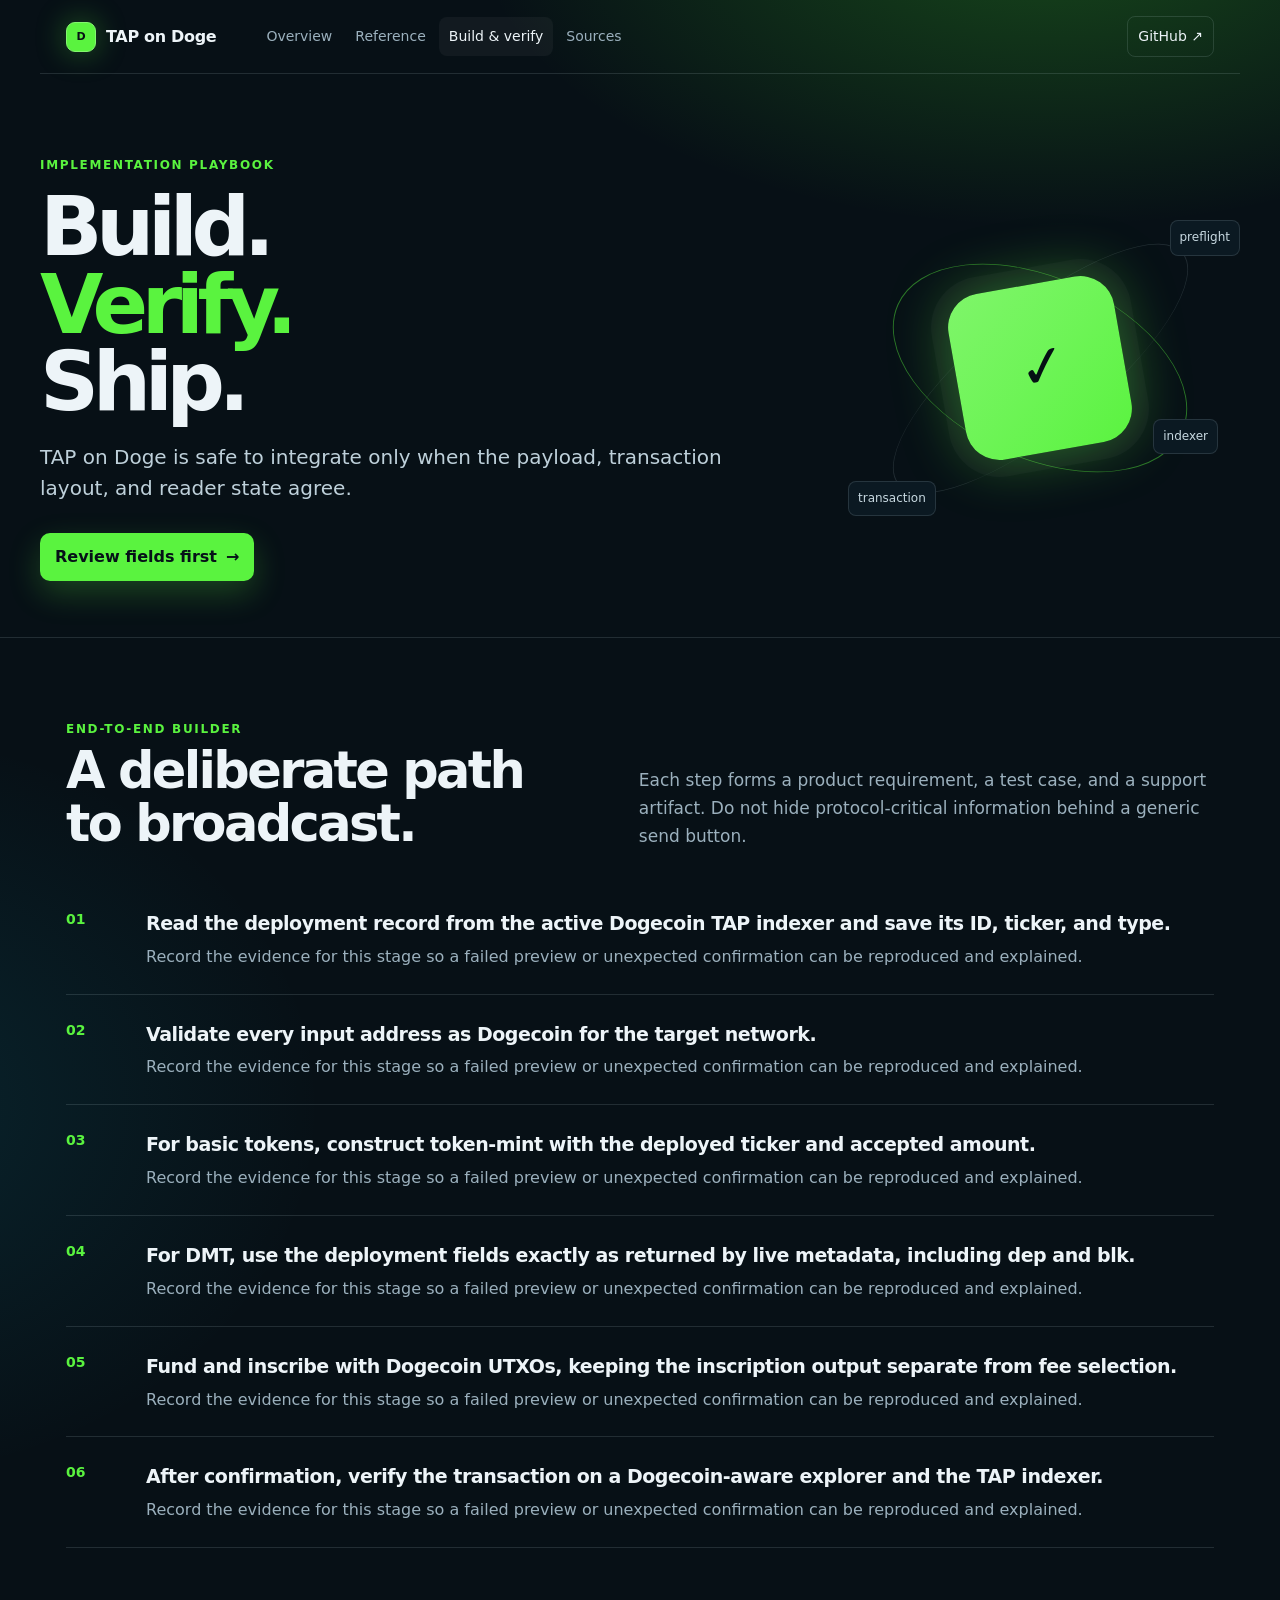
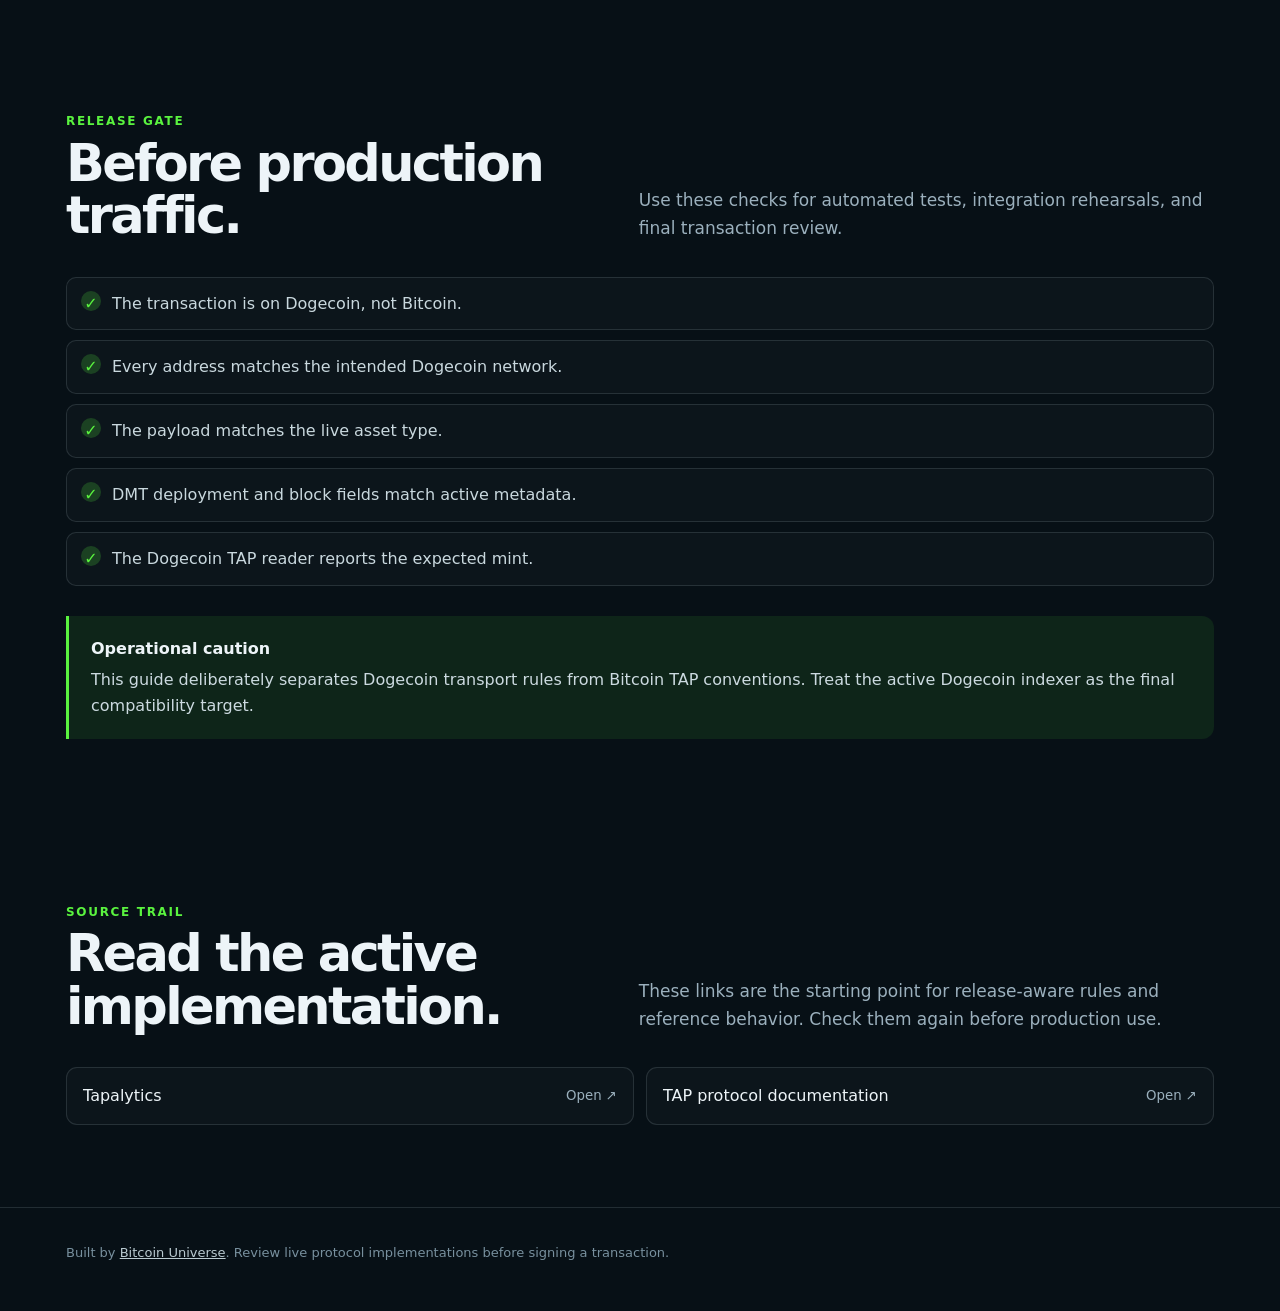
==== guide.html @ 973c0610 "Replace generic docs with protocol manuals" ====
<!doctype html>
<html lang="en"><head><meta charset="utf-8"><meta name="viewport" content="width=device-width,initial-scale=1"><meta name="description" content="Implementation and verification guide for TAP on Doge."><meta name="theme-color" content="#071016"><title>TAP on Doge build guide | Bitcoin Universe Docs</title><style>
:root{--accent:hsl(111 88% 60%);--ink:#edf4f8;--muted:#9bb0bd;--paper:#071016;--panel:#0d1921;--line:rgba(214,239,247,.13);--soft:rgba(255,255,255,.045)}*{box-sizing:border-box}html{scroll-behavior:smooth}body{margin:0;color:var(--ink);background:radial-gradient(900px 480px at 82% -80px,hsla(111,90%,56%,.25),transparent 64%),radial-gradient(680px 540px at -12% 38%,hsla(189,82%,48%,.12),transparent 70%),var(--paper);font:16px/1.62 ui-sans-serif,system-ui,-apple-system,BlinkMacSystemFont,"Segoe UI",sans-serif}.top{height:74px;display:flex;gap:22px;align-items:center;max-width:1200px;margin:auto;padding:0 26px;border-bottom:1px solid var(--line);position:relative;z-index:4}.brand{display:flex;align-items:center;gap:10px;color:var(--ink);text-decoration:none;font-weight:760;letter-spacing:-.02em}.brand b{display:grid;place-items:center;width:30px;height:30px;border:1px solid color-mix(in srgb,var(--accent),white 25%);border-radius:9px;color:#081115;background:var(--accent);font-size:11px;box-shadow:0 0 30px color-mix(in srgb,var(--accent),transparent 65%)}nav{display:flex;gap:3px;margin-left:18px}nav a,.repo{color:var(--muted);text-decoration:none;padding:8px 10px;border-radius:8px;font-size:14px}nav a:hover,nav a.active{color:var(--ink);background:var(--soft)}.repo{margin-left:auto;border:1px solid var(--line);color:var(--ink)}.wrap{max-width:1200px;margin:auto;padding:0 26px}.hero{min-height:520px;padding:82px 0 56px;display:grid;grid-template-columns:minmax(0,1fr) 400px;gap:55px;align-items:center}.eyebrow{font-size:12px;letter-spacing:.14em;text-transform:uppercase;color:var(--accent);font-weight:800}.hero h1{font-size:clamp(48px,7.7vw,94px);letter-spacing:-.078em;line-height:.94;margin:13px 0 22px;max-width:720px}.hero p{color:#bed0da;font-size:20px;line-height:1.55;max-width:690px;margin:0}.chips{display:flex;flex-wrap:wrap;gap:8px;margin-top:28px}.chip{padding:6px 10px;border:1px solid var(--line);border-radius:999px;color:#c3d1d8;background:rgba(255,255,255,.025);font-size:12px}.cta{display:inline-flex;align-items:center;gap:9px;margin-top:29px;padding:11px 15px;background:var(--accent);color:#061118;text-decoration:none;font-weight:800;border-radius:10px;box-shadow:0 12px 32px color-mix(in srgb,var(--accent),transparent 77%)}.orbit{height:380px;position:relative;display:grid;place-items:center;isolation:isolate}.orbit:before,.orbit:after{content:"";position:absolute;border:1px solid color-mix(in srgb,var(--accent),transparent 55%);border-radius:50%;z-index:-1}.orbit:before{width:310px;height:310px;transform:rotate(24deg) scaleY(.58)}.orbit:after{width:365px;height:365px;border-color:var(--line);transform:rotate(-39deg) scaleY(.33)}.core{width:168px;height:168px;border-radius:34px;display:grid;place-items:center;background:linear-gradient(140deg,color-mix(in srgb,var(--accent),white 22%),var(--accent));color:#051014;font-size:58px;font-weight:900;letter-spacing:-.11em;box-shadow:0 0 0 17px rgba(255,255,255,.028),0 0 60px color-mix(in srgb,var(--accent),transparent 58%);transform:rotate(-10deg)}.node{position:absolute;border:1px solid var(--line);background:#0b1922;color:#c8d9e1;padding:7px 9px;border-radius:8px;font-size:12px}.node.one{top:42px;right:0}.node.two{bottom:42px;left:8px}.node.three{right:22px;bottom:104px}.divider{height:1px;background:var(--line)}section{padding:82px 0}.section-head{display:grid;grid-template-columns:minmax(0,1fr) minmax(0,1.1fr);gap:50px;margin-bottom:34px}.section-head h2{letter-spacing:-.052em;font-size:clamp(29px,4.1vw,51px);line-height:1.03;margin:6px 0 0}.section-head p{color:var(--muted);align-self:end;margin:0;font-size:17px}.grid{display:grid;gap:16px}.four{grid-template-columns:repeat(4,1fr)}.three{grid-template-columns:repeat(3,1fr)}.card{border:1px solid var(--line);background:linear-gradient(145deg,rgba(255,255,255,.055),rgba(255,255,255,.018));border-radius:15px;padding:20px;min-width:0}.card .number{color:var(--accent);font-size:12px;font-weight:800;letter-spacing:.11em}.card h3{font-size:18px;letter-spacing:-.025em;line-height:1.2;margin:15px 0 8px}.card p{color:var(--muted);font-size:14px;margin:0}.steps{counter-reset:step}.step{counter-increment:step;position:relative;padding:22px 17px 18px 29px;border-left:1px solid var(--line)}.step:before{content:counter(step,decimal-leading-zero);position:absolute;top:22px;left:-11px;color:var(--accent);font-size:10px;font-weight:900;background:var(--paper);padding:3px}.step h3{margin:0 0 7px;font-size:17px;line-height:1.25}.step p{margin:0;color:var(--muted);font-size:14px}.callout{border-left:3px solid var(--accent);border-radius:0 12px 12px 0;background:color-mix(in srgb,var(--accent),transparent 91%);padding:20px 22px;color:#ccdae0}.callout b{display:block;color:var(--ink);margin-bottom:5px}.packet{padding:0;overflow:hidden}.packet header{display:flex;align-items:center;justify-content:space-between;padding:13px 16px;border-bottom:1px solid var(--line);font-size:13px;font-weight:800}.packet button{background:transparent;color:var(--muted);border:1px solid var(--line);border-radius:6px;padding:4px 7px;cursor:pointer;font:inherit;font-size:11px}.packet button:hover{color:var(--ink)}pre{white-space:pre-wrap;overflow:auto;padding:18px;margin:0;color:#c5e7f3;font:13px/1.65 ui-monospace,SFMono-Regular,Consolas,monospace;background:#071219}.table-wrap{overflow:auto;border:1px solid var(--line);border-radius:14px}table{width:100%;border-collapse:collapse;min-width:690px;background:rgba(255,255,255,.018)}th,td{text-align:left;padding:14px 15px;border-bottom:1px solid var(--line);vertical-align:top}th{font-size:11px;letter-spacing:.1em;text-transform:uppercase;color:var(--accent);background:rgba(255,255,255,.025)}td{font-size:14px;color:#c0d0d8}td:first-child{font-family:ui-monospace,monospace;color:#ecf5f8;font-weight:700}tr:last-child td{border-bottom:0}.checklist{list-style:none;padding:0;margin:0;display:grid;gap:10px}.checklist li{display:flex;gap:11px;padding:13px 14px;border:1px solid var(--line);border-radius:10px;color:#c9d8de;background:rgba(255,255,255,.025)}.checklist li:before{content:'✓';display:grid;place-items:center;flex:0 0 20px;width:20px;height:20px;border-radius:50%;background:color-mix(in srgb,var(--accent),transparent 80%);color:var(--accent);font-weight:900}.sources{display:grid;grid-template-columns:repeat(2,minmax(0,1fr));gap:12px}.source{display:flex;align-items:center;justify-content:space-between;gap:16px;padding:15px 16px;border:1px solid var(--line);border-radius:11px;color:var(--ink);text-decoration:none;background:rgba(255,255,255,.025)}.source small{color:var(--muted);white-space:nowrap}.footer{padding:34px 0 48px;border-top:1px solid var(--line);color:#78909e;font-size:13px}.footer a{color:#b9cad0}.guide-list{display:grid;gap:0;counter-reset:guide}.guide-list article{counter-increment:guide;display:grid;grid-template-columns:62px 1fr;gap:18px;padding:24px 0;border-bottom:1px solid var(--line)}.guide-list article:before{content:counter(guide,decimal-leading-zero);color:var(--accent);font-weight:900;font-size:14px}.guide-list h3{margin:0 0 5px;font-size:19px;letter-spacing:-.025em}.guide-list p{margin:0;color:var(--muted)}.mini{font-size:13px;color:var(--muted)}@media(max-width:800px){.top{padding:0 16px;height:auto;min-height:66px;flex-wrap:wrap;gap:8px}.brand{margin-right:auto}nav{order:3;margin:0 -8px 7px;width:100%;overflow:auto}.repo{margin:0}.wrap{padding:0 17px}.hero{grid-template-columns:1fr;padding:56px 0 26px;gap:5px;min-height:0}.hero h1{font-size:58px}.orbit{height:230px;transform:scale(.72);margin:-28px}.section-head{grid-template-columns:1fr;gap:15px}.four,.three{grid-template-columns:1fr}.sources{grid-template-columns:1fr}section{padding:55px 0}}
</style></head><body><header class="top"><a class="brand" href="index.html"><b>D</b><span>TAP on Doge</span></a><nav><a class="" href="index.html">Overview</a><a class="" href="reference.html">Reference</a><a class="active" href="guide.html">Build & verify</a><a href="#sources">Sources</a></nav><a class="repo" href="https://github.com/bitcoinuniverse/tap-on-doge-docs">GitHub ↗</a></header><main><div class="wrap hero" style="min-height:410px"><div><div class="eyebrow">Implementation playbook</div><h1 style="font-size:clamp(46px,7vw,82px)">Build.<br><i style="font-style:normal;color:var(--accent)">Verify.</i><br>Ship.</h1><p>TAP on Doge is safe to integrate only when the payload, transaction layout, and reader state agree.</p><a class="cta" href="reference.html">Review fields first <span>→</span></a></div><div class="orbit" aria-hidden="true"><div class="core">✓</div><span class="node one">preflight</span><span class="node two">transaction</span><span class="node three">indexer</span></div></div><div class="divider"></div><section><div class="wrap"><div class="section-head"><div><div class="eyebrow">End-to-end builder</div><h2>A deliberate path to broadcast.</h2></div><p>Each step forms a product requirement, a test case, and a support artifact. Do not hide protocol-critical information behind a generic send button.</p></div><div class="guide-list"><article><div><h3>Read the deployment record from the active Dogecoin TAP indexer and save its ID, ticker, and type.</h3><p>Record the evidence for this stage so a failed preview or unexpected confirmation can be reproduced and explained.</p></div></article><article><div><h3>Validate every input address as Dogecoin for the target network.</h3><p>Record the evidence for this stage so a failed preview or unexpected confirmation can be reproduced and explained.</p></div></article><article><div><h3>For basic tokens, construct token-mint with the deployed ticker and accepted amount.</h3><p>Record the evidence for this stage so a failed preview or unexpected confirmation can be reproduced and explained.</p></div></article><article><div><h3>For DMT, use the deployment fields exactly as returned by live metadata, including dep and blk.</h3><p>Record the evidence for this stage so a failed preview or unexpected confirmation can be reproduced and explained.</p></div></article><article><div><h3>Fund and inscribe with Dogecoin UTXOs, keeping the inscription output separate from fee selection.</h3><p>Record the evidence for this stage so a failed preview or unexpected confirmation can be reproduced and explained.</p></div></article><article><div><h3>After confirmation, verify the transaction on a Dogecoin-aware explorer and the TAP indexer.</h3><p>Record the evidence for this stage so a failed preview or unexpected confirmation can be reproduced and explained.</p></div></article></div></div></section><section><div class="wrap"><div class="section-head"><div><div class="eyebrow">Release gate</div><h2>Before production traffic.</h2></div><p>Use these checks for automated tests, integration rehearsals, and final transaction review.</p></div><ul class="checklist"><li>The transaction is on Dogecoin, not Bitcoin.</li><li>Every address matches the intended Dogecoin network.</li><li>The payload matches the live asset type.</li><li>DMT deployment and block fields match active metadata.</li><li>The Dogecoin TAP reader reports the expected mint.</li></ul><div class="callout" style="margin-top:30px"><b>Operational caution</b>This guide deliberately separates Dogecoin transport rules from Bitcoin TAP conventions. Treat the active Dogecoin indexer as the final compatibility target.</div></div></section><section id="sources"><div class="wrap"><div class="section-head"><div><div class="eyebrow">Source trail</div><h2>Read the active implementation.</h2></div><p>These links are the starting point for release-aware rules and reference behavior. Check them again before production use.</p></div><div class="sources"><a class="source" href="https://tapalytics.xyz/" target="_blank" rel="noreferrer"><span>Tapalytics</span><small>Open ↗</small></a><a class="source" href="https://docs.tap-protocol.com/" target="_blank" rel="noreferrer"><span>TAP protocol documentation</span><small>Open ↗</small></a></div></div></section></main><footer class="footer"><div class="wrap">Built by <a href="https://github.com/bitcoinuniverse">Bitcoin Universe</a>. Review live protocol implementations before signing a transaction.</div></footer><script>for(const b of document.querySelectorAll('[data-copy]'))b.addEventListener('click',async()=>{try{await navigator.clipboard.writeText(b.dataset.copy);const t=b.textContent;b.textContent='Copied';setTimeout(()=>b.textContent=t,1200)}catch{b.textContent='Select text'}})</script></body></html>
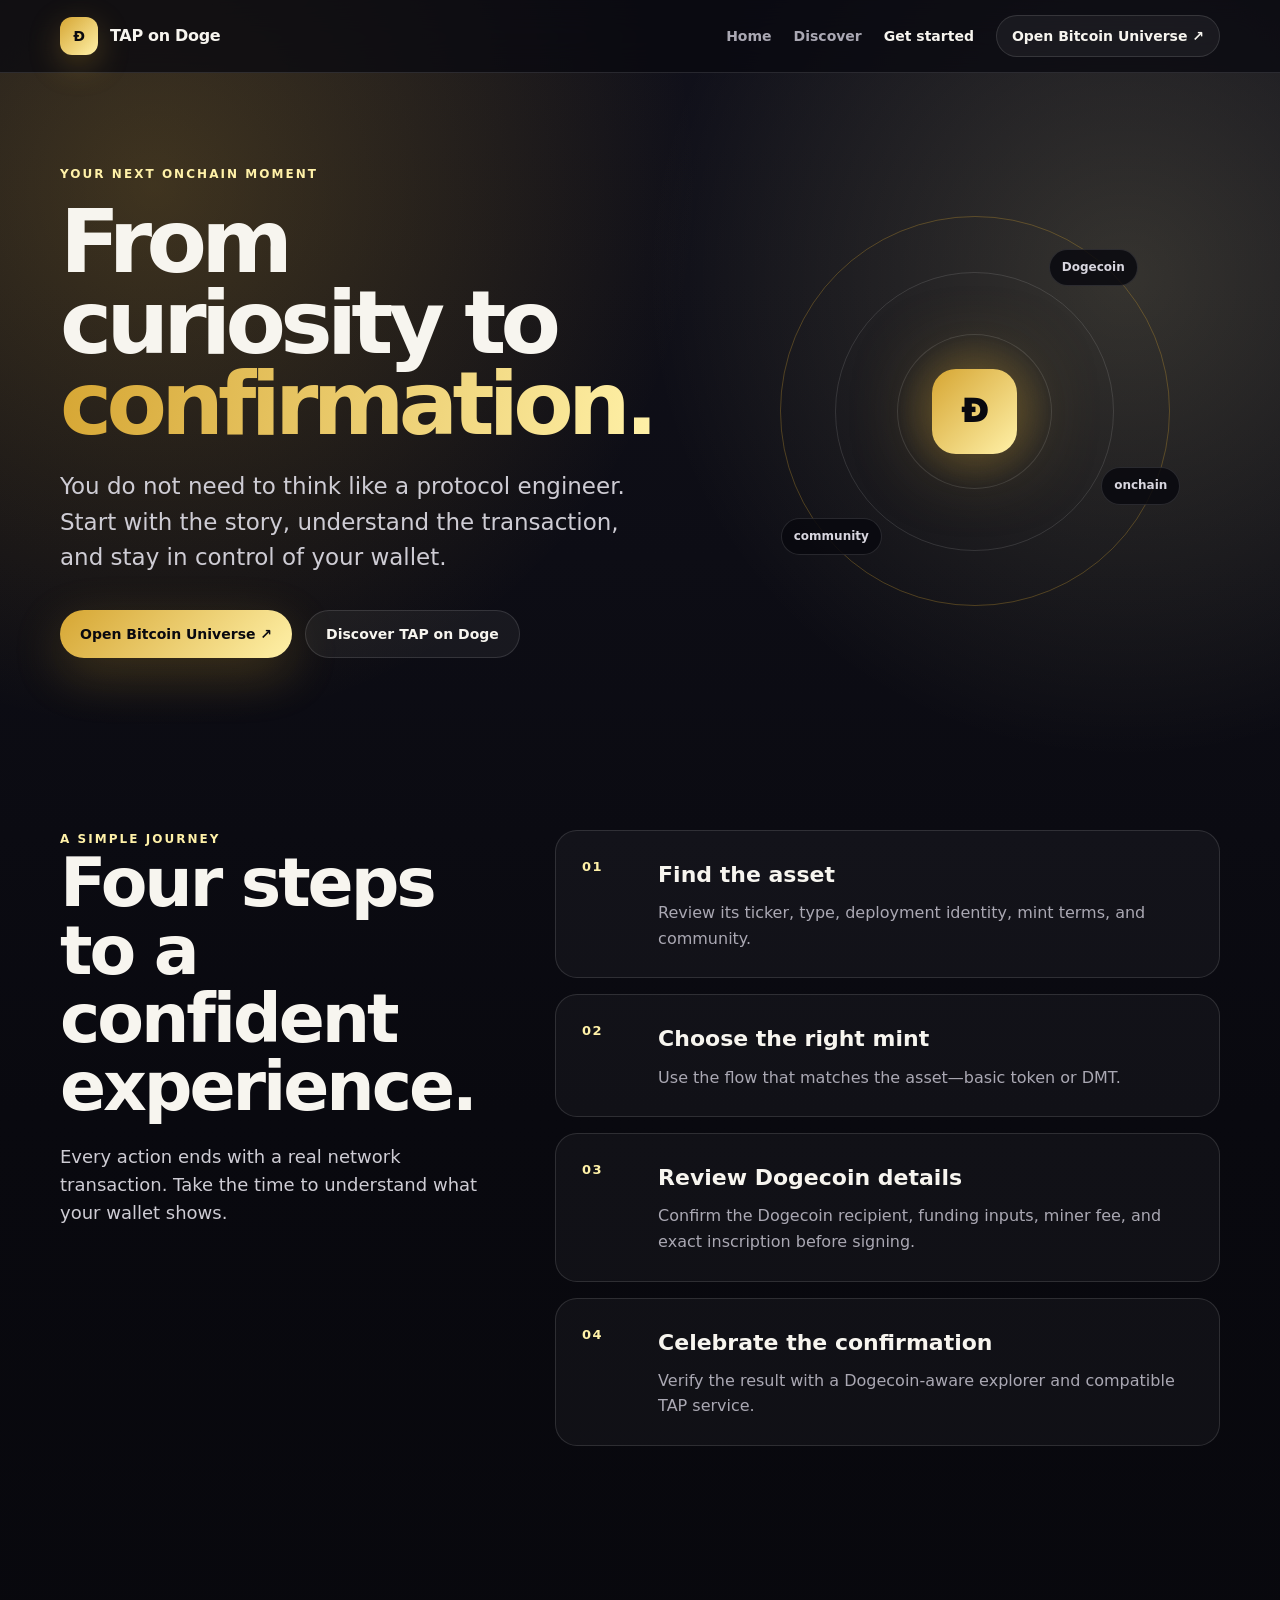
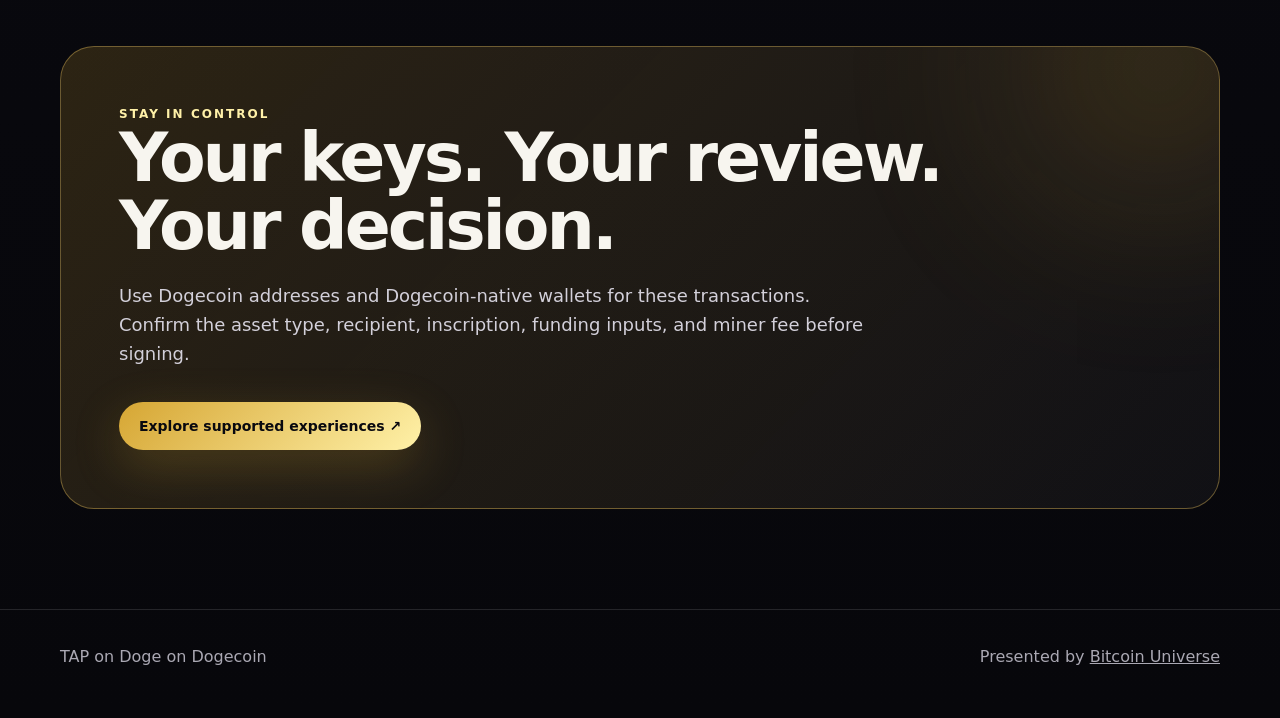
==== commit 8b978882: "docs: make the public experience user-first" ====
--- a/guide.html
+++ b/guide.html
@@ -1,4 +1,18 @@
 <!doctype html>
-<html lang="en"><head><meta charset="utf-8"><meta name="viewport" content="width=device-width,initial-scale=1"><meta name="description" content="Implementation and verification guide for TAP on Doge."><meta name="theme-color" content="#071016"><title>TAP on Doge build guide | Bitcoin Universe Docs</title><style>
-:root{--accent:hsl(111 88% 60%);--ink:#edf4f8;--muted:#9bb0bd;--paper:#071016;--panel:#0d1921;--line:rgba(214,239,247,.13);--soft:rgba(255,255,255,.045)}*{box-sizing:border-box}html{scroll-behavior:smooth}body{margin:0;color:var(--ink);background:radial-gradient(900px 480px at 82% -80px,hsla(111,90%,56%,.25),transparent 64%),radial-gradient(680px 540px at -12% 38%,hsla(189,82%,48%,.12),transparent 70%),var(--paper);font:16px/1.62 ui-sans-serif,system-ui,-apple-system,BlinkMacSystemFont,"Segoe UI",sans-serif}.top{height:74px;display:flex;gap:22px;align-items:center;max-width:1200px;margin:auto;padding:0 26px;border-bottom:1px solid var(--line);position:relative;z-index:4}.brand{display:flex;align-items:center;gap:10px;color:var(--ink);text-decoration:none;font-weight:760;letter-spacing:-.02em}.brand b{display:grid;place-items:center;width:30px;height:30px;border:1px solid color-mix(in srgb,var(--accent),white 25%);border-radius:9px;color:#081115;background:var(--accent);font-size:11px;box-shadow:0 0 30px color-mix(in srgb,var(--accent),transparent 65%)}nav{display:flex;gap:3px;margin-left:18px}nav a,.repo{color:var(--muted);text-decoration:none;padding:8px 10px;border-radius:8px;font-size:14px}nav a:hover,nav a.active{color:var(--ink);background:var(--soft)}.repo{margin-left:auto;border:1px solid var(--line);color:var(--ink)}.wrap{max-width:1200px;margin:auto;padding:0 26px}.hero{min-height:520px;padding:82px 0 56px;display:grid;grid-template-columns:minmax(0,1fr) 400px;gap:55px;align-items:center}.eyebrow{font-size:12px;letter-spacing:.14em;text-transform:uppercase;color:var(--accent);font-weight:800}.hero h1{font-size:clamp(48px,7.7vw,94px);letter-spacing:-.078em;line-height:.94;margin:13px 0 22px;max-width:720px}.hero p{color:#bed0da;font-size:20px;line-height:1.55;max-width:690px;margin:0}.chips{display:flex;flex-wrap:wrap;gap:8px;margin-top:28px}.chip{padding:6px 10px;border:1px solid var(--line);border-radius:999px;color:#c3d1d8;background:rgba(255,255,255,.025);font-size:12px}.cta{display:inline-flex;align-items:center;gap:9px;margin-top:29px;padding:11px 15px;background:var(--accent);color:#061118;text-decoration:none;font-weight:800;border-radius:10px;box-shadow:0 12px 32px color-mix(in srgb,var(--accent),transparent 77%)}.orbit{height:380px;position:relative;display:grid;place-items:center;isolation:isolate}.orbit:before,.orbit:after{content:"";position:absolute;border:1px solid color-mix(in srgb,var(--accent),transparent 55%);border-radius:50%;z-index:-1}.orbit:before{width:310px;height:310px;transform:rotate(24deg) scaleY(.58)}.orbit:after{width:365px;height:365px;border-color:var(--line);transform:rotate(-39deg) scaleY(.33)}.core{width:168px;height:168px;border-radius:34px;display:grid;place-items:center;background:linear-gradient(140deg,color-mix(in srgb,var(--accent),white 22%),var(--accent));color:#051014;font-size:58px;font-weight:900;letter-spacing:-.11em;box-shadow:0 0 0 17px rgba(255,255,255,.028),0 0 60px color-mix(in srgb,var(--accent),transparent 58%);transform:rotate(-10deg)}.node{position:absolute;border:1px solid var(--line);background:#0b1922;color:#c8d9e1;padding:7px 9px;border-radius:8px;font-size:12px}.node.one{top:42px;right:0}.node.two{bottom:42px;left:8px}.node.three{right:22px;bottom:104px}.divider{height:1px;background:var(--line)}section{padding:82px 0}.section-head{display:grid;grid-template-columns:minmax(0,1fr) minmax(0,1.1fr);gap:50px;margin-bottom:34px}.section-head h2{letter-spacing:-.052em;font-size:clamp(29px,4.1vw,51px);line-height:1.03;margin:6px 0 0}.section-head p{color:var(--muted);align-self:end;margin:0;font-size:17px}.grid{display:grid;gap:16px}.four{grid-template-columns:repeat(4,1fr)}.three{grid-template-columns:repeat(3,1fr)}.card{border:1px solid var(--line);background:linear-gradient(145deg,rgba(255,255,255,.055),rgba(255,255,255,.018));border-radius:15px;padding:20px;min-width:0}.card .number{color:var(--accent);font-size:12px;font-weight:800;letter-spacing:.11em}.card h3{font-size:18px;letter-spacing:-.025em;line-height:1.2;margin:15px 0 8px}.card p{color:var(--muted);font-size:14px;margin:0}.steps{counter-reset:step}.step{counter-increment:step;position:relative;padding:22px 17px 18px 29px;border-left:1px solid var(--line)}.step:before{content:counter(step,decimal-leading-zero);position:absolute;top:22px;left:-11px;color:var(--accent);font-size:10px;font-weight:900;background:var(--paper);padding:3px}.step h3{margin:0 0 7px;font-size:17px;line-height:1.25}.step p{margin:0;color:var(--muted);font-size:14px}.callout{border-left:3px solid var(--accent);border-radius:0 12px 12px 0;background:color-mix(in srgb,var(--accent),transparent 91%);padding:20px 22px;color:#ccdae0}.callout b{display:block;color:var(--ink);margin-bottom:5px}.packet{padding:0;overflow:hidden}.packet header{display:flex;align-items:center;justify-content:space-between;padding:13px 16px;border-bottom:1px solid var(--line);font-size:13px;font-weight:800}.packet button{background:transparent;color:var(--muted);border:1px solid var(--line);border-radius:6px;padding:4px 7px;cursor:pointer;font:inherit;font-size:11px}.packet button:hover{color:var(--ink)}pre{white-space:pre-wrap;overflow:auto;padding:18px;margin:0;color:#c5e7f3;font:13px/1.65 ui-monospace,SFMono-Regular,Consolas,monospace;background:#071219}.table-wrap{overflow:auto;border:1px solid var(--line);border-radius:14px}table{width:100%;border-collapse:collapse;min-width:690px;background:rgba(255,255,255,.018)}th,td{text-align:left;padding:14px 15px;border-bottom:1px solid var(--line);vertical-align:top}th{font-size:11px;letter-spacing:.1em;text-transform:uppercase;color:var(--accent);background:rgba(255,255,255,.025)}td{font-size:14px;color:#c0d0d8}td:first-child{font-family:ui-monospace,monospace;color:#ecf5f8;font-weight:700}tr:last-child td{border-bottom:0}.checklist{list-style:none;padding:0;margin:0;display:grid;gap:10px}.checklist li{display:flex;gap:11px;padding:13px 14px;border:1px solid var(--line);border-radius:10px;color:#c9d8de;background:rgba(255,255,255,.025)}.checklist li:before{content:'✓';display:grid;place-items:center;flex:0 0 20px;width:20px;height:20px;border-radius:50%;background:color-mix(in srgb,var(--accent),transparent 80%);color:var(--accent);font-weight:900}.sources{display:grid;grid-template-columns:repeat(2,minmax(0,1fr));gap:12px}.source{display:flex;align-items:center;justify-content:space-between;gap:16px;padding:15px 16px;border:1px solid var(--line);border-radius:11px;color:var(--ink);text-decoration:none;background:rgba(255,255,255,.025)}.source small{color:var(--muted);white-space:nowrap}.footer{padding:34px 0 48px;border-top:1px solid var(--line);color:#78909e;font-size:13px}.footer a{color:#b9cad0}.guide-list{display:grid;gap:0;counter-reset:guide}.guide-list article{counter-increment:guide;display:grid;grid-template-columns:62px 1fr;gap:18px;padding:24px 0;border-bottom:1px solid var(--line)}.guide-list article:before{content:counter(guide,decimal-leading-zero);color:var(--accent);font-weight:900;font-size:14px}.guide-list h3{margin:0 0 5px;font-size:19px;letter-spacing:-.025em}.guide-list p{margin:0;color:var(--muted)}.mini{font-size:13px;color:var(--muted)}@media(max-width:800px){.top{padding:0 16px;height:auto;min-height:66px;flex-wrap:wrap;gap:8px}.brand{margin-right:auto}nav{order:3;margin:0 -8px 7px;width:100%;overflow:auto}.repo{margin:0}.wrap{padding:0 17px}.hero{grid-template-columns:1fr;padding:56px 0 26px;gap:5px;min-height:0}.hero h1{font-size:58px}.orbit{height:230px;transform:scale(.72);margin:-28px}.section-head{grid-template-columns:1fr;gap:15px}.four,.three{grid-template-columns:1fr}.sources{grid-template-columns:1fr}section{padding:55px 0}}
-</style></head><body><header class="top"><a class="brand" href="index.html"><b>D</b><span>TAP on Doge</span></a><nav><a class="" href="index.html">Overview</a><a class="" href="reference.html">Reference</a><a class="active" href="guide.html">Build & verify</a><a href="#sources">Sources</a></nav><a class="repo" href="https://github.com/bitcoinuniverse/tap-on-doge-docs">GitHub ↗</a></header><main><div class="wrap hero" style="min-height:410px"><div><div class="eyebrow">Implementation playbook</div><h1 style="font-size:clamp(46px,7vw,82px)">Build.<br><i style="font-style:normal;color:var(--accent)">Verify.</i><br>Ship.</h1><p>TAP on Doge is safe to integrate only when the payload, transaction layout, and reader state agree.</p><a class="cta" href="reference.html">Review fields first <span>→</span></a></div><div class="orbit" aria-hidden="true"><div class="core">✓</div><span class="node one">preflight</span><span class="node two">transaction</span><span class="node three">indexer</span></div></div><div class="divider"></div><section><div class="wrap"><div class="section-head"><div><div class="eyebrow">End-to-end builder</div><h2>A deliberate path to broadcast.</h2></div><p>Each step forms a product requirement, a test case, and a support artifact. Do not hide protocol-critical information behind a generic send button.</p></div><div class="guide-list"><article><div><h3>Read the deployment record from the active Dogecoin TAP indexer and save its ID, ticker, and type.</h3><p>Record the evidence for this stage so a failed preview or unexpected confirmation can be reproduced and explained.</p></div></article><article><div><h3>Validate every input address as Dogecoin for the target network.</h3><p>Record the evidence for this stage so a failed preview or unexpected confirmation can be reproduced and explained.</p></div></article><article><div><h3>For basic tokens, construct token-mint with the deployed ticker and accepted amount.</h3><p>Record the evidence for this stage so a failed preview or unexpected confirmation can be reproduced and explained.</p></div></article><article><div><h3>For DMT, use the deployment fields exactly as returned by live metadata, including dep and blk.</h3><p>Record the evidence for this stage so a failed preview or unexpected confirmation can be reproduced and explained.</p></div></article><article><div><h3>Fund and inscribe with Dogecoin UTXOs, keeping the inscription output separate from fee selection.</h3><p>Record the evidence for this stage so a failed preview or unexpected confirmation can be reproduced and explained.</p></div></article><article><div><h3>After confirmation, verify the transaction on a Dogecoin-aware explorer and the TAP indexer.</h3><p>Record the evidence for this stage so a failed preview or unexpected confirmation can be reproduced and explained.</p></div></article></div></div></section><section><div class="wrap"><div class="section-head"><div><div class="eyebrow">Release gate</div><h2>Before production traffic.</h2></div><p>Use these checks for automated tests, integration rehearsals, and final transaction review.</p></div><ul class="checklist"><li>The transaction is on Dogecoin, not Bitcoin.</li><li>Every address matches the intended Dogecoin network.</li><li>The payload matches the live asset type.</li><li>DMT deployment and block fields match active metadata.</li><li>The Dogecoin TAP reader reports the expected mint.</li></ul><div class="callout" style="margin-top:30px"><b>Operational caution</b>This guide deliberately separates Dogecoin transport rules from Bitcoin TAP conventions. Treat the active Dogecoin indexer as the final compatibility target.</div></div></section><section id="sources"><div class="wrap"><div class="section-head"><div><div class="eyebrow">Source trail</div><h2>Read the active implementation.</h2></div><p>These links are the starting point for release-aware rules and reference behavior. Check them again before production use.</p></div><div class="sources"><a class="source" href="https://tapalytics.xyz/" target="_blank" rel="noreferrer"><span>Tapalytics</span><small>Open ↗</small></a><a class="source" href="https://docs.tap-protocol.com/" target="_blank" rel="noreferrer"><span>TAP protocol documentation</span><small>Open ↗</small></a></div></div></section></main><footer class="footer"><div class="wrap">Built by <a href="https://github.com/bitcoinuniverse">Bitcoin Universe</a>. Review live protocol implementations before signing a transaction.</div></footer><script>for(const b of document.querySelectorAll('[data-copy]'))b.addEventListener('click',async()=>{try{await navigator.clipboard.writeText(b.dataset.copy);const t=b.textContent;b.textContent='Copied';setTimeout(()=>b.textContent=t,1200)}catch{b.textContent='Select text'}})</script></body></html>+<html lang="en">
+<head>
+  <meta charset="utf-8">
+  <meta name="viewport" content="width=device-width,initial-scale=1">
+  <title>Get started with TAP on Doge — Bitcoin Universe</title>
+  <meta name="description" content="A simple, user-first path for exploring TAP on Doge safely.">
+  <meta name="theme-color" content="#09090f">
+  <link rel="stylesheet" href="styles.css">
+</head>
+<body style="--accent:#d6a633;--accent-2:#fff1a8">
+<div class="topbar"><div class="wrap nav"><a class="brand" href="index.html"><span class="brand-mark">Ð</span><span>TAP on Doge</span></a><nav class="nav-links" aria-label="Main navigation"><a href="index.html">Home</a><a href="reference.html">Discover</a><a href="guide.html" aria-current="page">Get started</a><a class="nav-cta" href="https://inscribe.bitcoinuniverse.io/">Open Bitcoin Universe ↗</a></nav></div></div>
+<main>
+  <div class="wrap hero compact"><div><div class="eyebrow">Your next onchain moment</div><h1>From curiosity to <span class="gradient">confirmation.</span></h1><p class="lede">You do not need to think like a protocol engineer. Start with the story, understand the transaction, and stay in control of your wallet.</p><div class="actions"><a class="button primary" href="https://inscribe.bitcoinuniverse.io/">Open Bitcoin Universe ↗</a><a class="button secondary" href="reference.html">Discover TAP on Doge</a></div></div><div class="hero-art" aria-hidden="true"><div class="orbit"><div class="core">Ð</div><span class="spark one">Dogecoin</span><span class="spark two">community</span><span class="spark three">onchain</span></div></div></div>
+  <section><div class="wrap story"><div class="story-copy"><div class="eyebrow">A simple journey</div><h2>Four steps to a confident experience.</h2><p class="lede" style="font-size:18px;margin-top:22px">Every action ends with a real network transaction. Take the time to understand what your wallet shows.</p></div><div class="story-list"><article class="story-item"><b>01</b><div><h3>Find the asset</h3><p>Review its ticker, type, deployment identity, mint terms, and community.</p></div></article><article class="story-item"><b>02</b><div><h3>Choose the right mint</h3><p>Use the flow that matches the asset—basic token or DMT.</p></div></article><article class="story-item"><b>03</b><div><h3>Review Dogecoin details</h3><p>Confirm the Dogecoin recipient, funding inputs, miner fee, and exact inscription before signing.</p></div></article><article class="story-item"><b>04</b><div><h3>Celebrate the confirmation</h3><p>Verify the result with a Dogecoin-aware explorer and compatible TAP service.</p></div></article></div></div></section>
+  <section><div class="wrap spotlight"><div class="eyebrow">Stay in control</div><h2>Your keys. Your review. Your decision.</h2><p>Use Dogecoin addresses and Dogecoin-native wallets for these transactions. Confirm the asset type, recipient, inscription, funding inputs, and miner fee before signing.</p><div class="actions"><a class="button primary" href="https://inscribe.bitcoinuniverse.io/">Explore supported experiences ↗</a></div></div></section>
+</main>
+<footer><div class="wrap footer-inner"><span>TAP on Doge on Dogecoin</span><span>Presented by <a href="https://github.com/bitcoinuniverse/tap-on-doge">Bitcoin Universe</a></span></div></footer></body></html>
--- a/styles.css
+++ b/styles.css
@@ -0,0 +1,137 @@
+:root {
+  color-scheme: dark;
+  --ink: #f7f5ef;
+  --muted: #aaa8b3;
+  --panel: rgba(255, 255, 255, 0.06);
+  --line: rgba(255, 255, 255, 0.12);
+  --accent: #ff8a3d;
+  --accent-2: #ffd166;
+  --bg: #09090f;
+  font-family: Inter, ui-sans-serif, system-ui, -apple-system, BlinkMacSystemFont, "Segoe UI", sans-serif;
+}
+* { box-sizing: border-box; }
+html { scroll-behavior: smooth; }
+body {
+  margin: 0;
+  min-width: 320px;
+  color: var(--ink);
+  background:
+    radial-gradient(circle at 12% 8%, color-mix(in srgb, var(--accent) 24%, transparent), transparent 34rem),
+    radial-gradient(circle at 88% 12%, color-mix(in srgb, var(--accent-2) 16%, transparent), transparent 30rem),
+    linear-gradient(180deg, #11111b 0%, var(--bg) 48%, #07070b 100%);
+  line-height: 1.6;
+}
+body::before {
+  content: "";
+  position: fixed;
+  inset: 0;
+  pointer-events: none;
+  opacity: 0.18;
+  background-image: linear-gradient(rgba(255,255,255,.025) 1px, transparent 1px), linear-gradient(90deg, rgba(255,255,255,.025) 1px, transparent 1px);
+  background-size: 42px 42px;
+  mask-image: linear-gradient(to bottom, #000, transparent 78%);
+}
+a { color: inherit; }
+.wrap { width: min(1160px, calc(100% - 40px)); margin: 0 auto; }
+.topbar {
+  position: sticky;
+  top: 0;
+  z-index: 20;
+  backdrop-filter: blur(18px);
+  background: rgba(9,9,15,.75);
+  border-bottom: 1px solid var(--line);
+}
+.nav { min-height: 72px; display: flex; align-items: center; justify-content: space-between; gap: 24px; }
+.brand { display: inline-flex; align-items: center; gap: 12px; text-decoration: none; font-weight: 800; letter-spacing: -.02em; }
+.brand-mark {
+  display: grid;
+  place-items: center;
+  width: 38px;
+  height: 38px;
+  border-radius: 12px;
+  color: #09090f;
+  background: linear-gradient(135deg, var(--accent), var(--accent-2));
+  box-shadow: 0 10px 32px color-mix(in srgb, var(--accent) 28%, transparent);
+  font-size: 14px;
+}
+.nav-links { display: flex; align-items: center; gap: 22px; }
+.nav-links a { color: var(--muted); text-decoration: none; font-size: 14px; font-weight: 650; }
+.nav-links a:hover, .nav-links a[aria-current="page"] { color: var(--ink); }
+.nav-links .nav-cta { color: var(--ink); border: 1px solid var(--line); border-radius: 999px; padding: 9px 15px; background: rgba(255,255,255,.05); }
+.hero { min-height: 680px; display: grid; grid-template-columns: minmax(0, 1.1fr) minmax(320px, .9fr); align-items: center; gap: 70px; padding: 92px 0 72px; }
+.hero.compact { min-height: 560px; }
+.eyebrow { color: var(--accent-2); font-size: 12px; font-weight: 850; letter-spacing: .17em; text-transform: uppercase; }
+h1, h2, h3, p { margin-top: 0; }
+h1 { max-width: 880px; margin: 18px 0 24px; font-size: clamp(54px, 8vw, 112px); line-height: .92; letter-spacing: -.065em; }
+.hero.compact h1 { font-size: clamp(48px, 7vw, 88px); }
+.gradient { color: transparent; background: linear-gradient(100deg, var(--accent), var(--accent-2)); background-clip: text; -webkit-background-clip: text; }
+.lede { max-width: 690px; color: #ceccd4; font-size: clamp(18px, 2.2vw, 23px); line-height: 1.55; }
+.actions { display: flex; flex-wrap: wrap; gap: 13px; margin-top: 34px; }
+.button { display: inline-flex; align-items: center; justify-content: center; gap: 10px; min-height: 48px; padding: 0 20px; border-radius: 999px; text-decoration: none; font-size: 14px; font-weight: 800; }
+.button.primary { color: #09090f; background: linear-gradient(135deg, var(--accent), var(--accent-2)); box-shadow: 0 16px 50px color-mix(in srgb, var(--accent) 24%, transparent); }
+.button.secondary { border: 1px solid var(--line); background: rgba(255,255,255,.05); }
+.hero-art { position: relative; min-height: 430px; display: grid; place-items: center; }
+.orbit { width: min(390px, 88vw); aspect-ratio: 1; border-radius: 50%; border: 1px solid color-mix(in srgb, var(--accent) 30%, transparent); position: relative; animation: float 7s ease-in-out infinite; }
+.orbit::before, .orbit::after { content: ""; position: absolute; border-radius: inherit; border: 1px solid var(--line); }
+.orbit::before { inset: 14%; }
+.orbit::after { inset: 30%; background: radial-gradient(circle, color-mix(in srgb, var(--accent) 30%, transparent), transparent 70%); }
+.core { position: absolute; inset: 39%; z-index: 2; display: grid; place-items: center; border-radius: 28%; color: #09090f; font-size: clamp(18px, 3vw, 32px); font-weight: 950; background: linear-gradient(135deg, var(--accent), var(--accent-2)); box-shadow: 0 0 80px color-mix(in srgb, var(--accent) 38%, transparent); }
+.spark { position: absolute; display: inline-flex; padding: 8px 12px; border: 1px solid var(--line); border-radius: 999px; background: rgba(9,9,15,.84); color: #d8d6df; font-size: 12px; font-weight: 750; }
+.spark.one { top: 8%; right: 8%; }
+.spark.two { bottom: 13%; left: 0; }
+.spark.three { right: -3%; bottom: 26%; }
+.logo-art { max-width: 76%; max-height: 160px; filter: drop-shadow(0 18px 36px rgba(0,0,0,.36)); }
+.band { border-top: 1px solid var(--line); border-bottom: 1px solid var(--line); background: rgba(255,255,255,.025); }
+.band-inner { min-height: 92px; display: flex; align-items: center; justify-content: space-between; gap: 24px; color: #d7d5dc; }
+.band strong { color: var(--accent-2); }
+section { padding: 100px 0; }
+.section-head { display: grid; grid-template-columns: minmax(0, 1fr) minmax(280px, .6fr); gap: 70px; align-items: end; margin-bottom: 46px; }
+h2 { max-width: 760px; margin-bottom: 0; font-size: clamp(38px, 6vw, 68px); line-height: 1; letter-spacing: -.045em; }
+.section-head p { color: var(--muted); margin-bottom: 3px; }
+.grid { display: grid; grid-template-columns: repeat(3, minmax(0,1fr)); gap: 18px; }
+.card { min-height: 240px; padding: 30px; border: 1px solid var(--line); border-radius: 26px; background: linear-gradient(145deg, rgba(255,255,255,.075), rgba(255,255,255,.025)); box-shadow: 0 24px 70px rgba(0,0,0,.16); }
+.card .num { color: var(--accent-2); font-size: 11px; font-weight: 900; letter-spacing: .16em; }
+.card h3 { margin: 34px 0 12px; font-size: 25px; line-height: 1.15; letter-spacing: -.025em; }
+.card p { color: var(--muted); margin-bottom: 0; }
+.story { display: grid; grid-template-columns: .78fr 1.22fr; gap: 70px; align-items: start; }
+.story-copy { position: sticky; top: 110px; }
+.story-list { display: grid; gap: 16px; }
+.story-item { display: grid; grid-template-columns: 58px 1fr; gap: 18px; padding: 26px; border: 1px solid var(--line); border-radius: 22px; background: rgba(255,255,255,.035); }
+.story-item b { color: var(--accent-2); font-size: 13px; letter-spacing: .1em; }
+.story-item h3 { margin-bottom: 8px; font-size: 22px; }
+.story-item p { color: var(--muted); margin-bottom: 0; }
+.spotlight { overflow: hidden; position: relative; padding: 58px; border: 1px solid color-mix(in srgb, var(--accent) 34%, var(--line)); border-radius: 34px; background: linear-gradient(135deg, color-mix(in srgb, var(--accent) 18%, transparent), rgba(255,255,255,.04)); }
+.spotlight::after { content: ""; position: absolute; width: 280px; height: 280px; right: -80px; top: -120px; border-radius: 50%; background: var(--accent); filter: blur(100px); opacity: .18; }
+.spotlight h2 { max-width: 870px; }
+.spotlight p { max-width: 760px; margin: 22px 0 0; color: #d3d0da; font-size: 18px; }
+.fact-list { display: grid; grid-template-columns: repeat(2, minmax(0,1fr)); gap: 15px; }
+.fact { padding: 24px; border-left: 2px solid var(--accent); background: rgba(255,255,255,.035); border-radius: 0 18px 18px 0; }
+.fact strong { display: block; margin-bottom: 6px; }
+.fact span { color: var(--muted); }
+.source-list { display: grid; gap: 12px; }
+.source { display: flex; align-items: center; justify-content: space-between; gap: 20px; padding: 18px 20px; border: 1px solid var(--line); border-radius: 16px; text-decoration: none; background: rgba(255,255,255,.03); }
+.source:hover { border-color: var(--accent); }
+.source span:last-child { color: var(--accent-2); }
+footer { padding: 34px 0 48px; color: var(--muted); border-top: 1px solid var(--line); }
+.footer-inner { display: flex; align-items: center; justify-content: space-between; gap: 20px; }
+@keyframes float { 0%,100% { transform: translateY(0) rotate(-2deg); } 50% { transform: translateY(-13px) rotate(2deg); } }
+@media (max-width: 860px) {
+  .nav-links a:not(.nav-cta) { display: none; }
+  .hero, .section-head, .story { grid-template-columns: 1fr; gap: 40px; }
+  .hero { padding-top: 70px; }
+  .hero-art { min-height: 360px; }
+  .grid { grid-template-columns: 1fr !important; }
+  .story-copy { position: static; }
+  .fact-list { grid-template-columns: 1fr; }
+}
+@media (max-width: 560px) {
+  .wrap { width: min(100% - 28px, 1160px); }
+  .nav { min-height: 64px; }
+  .brand span:last-child { max-width: 150px; white-space: nowrap; overflow: hidden; text-overflow: ellipsis; }
+  h1 { font-size: clamp(48px, 17vw, 72px); }
+  .hero { min-height: auto; padding-bottom: 50px; }
+  .hero-art { min-height: 300px; }
+  .spotlight { padding: 32px 24px; }
+  section { padding: 76px 0; }
+  .band-inner, .footer-inner { align-items: flex-start; flex-direction: column; padding: 22px 0; }
+}
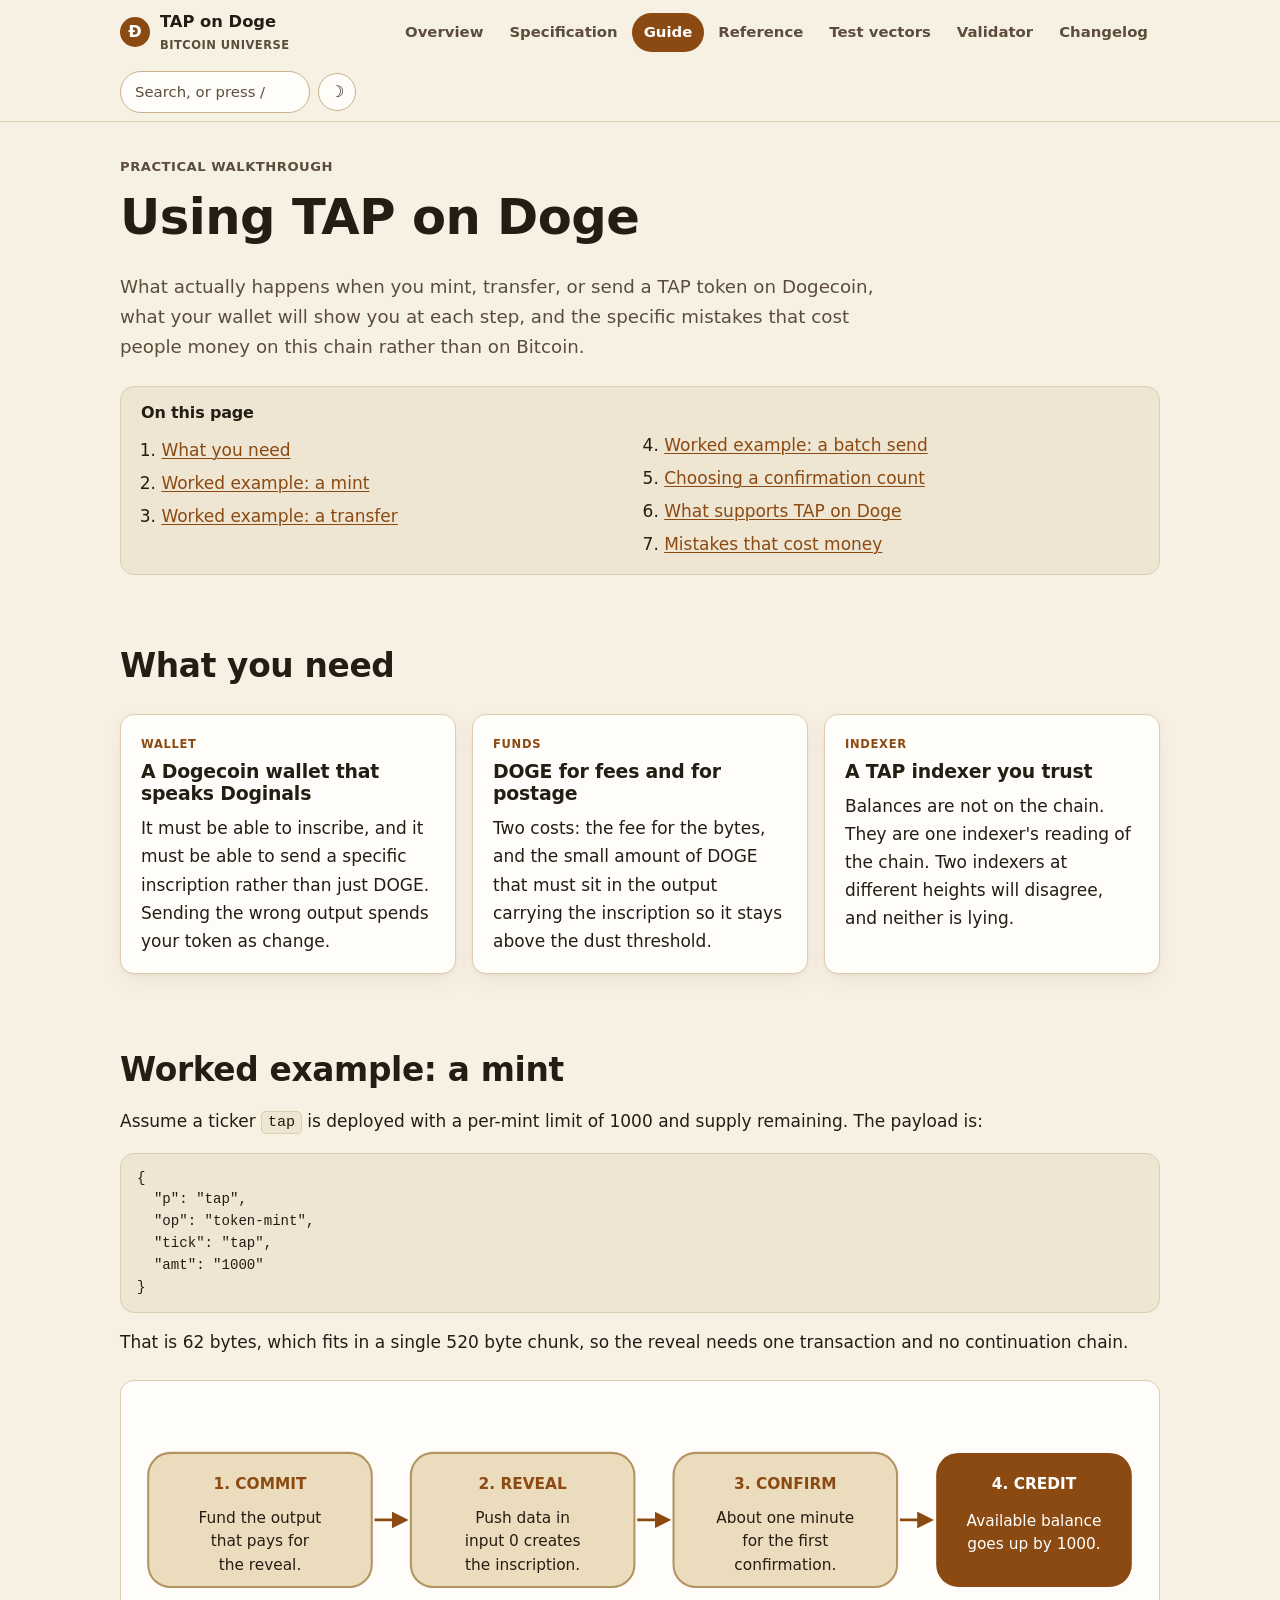
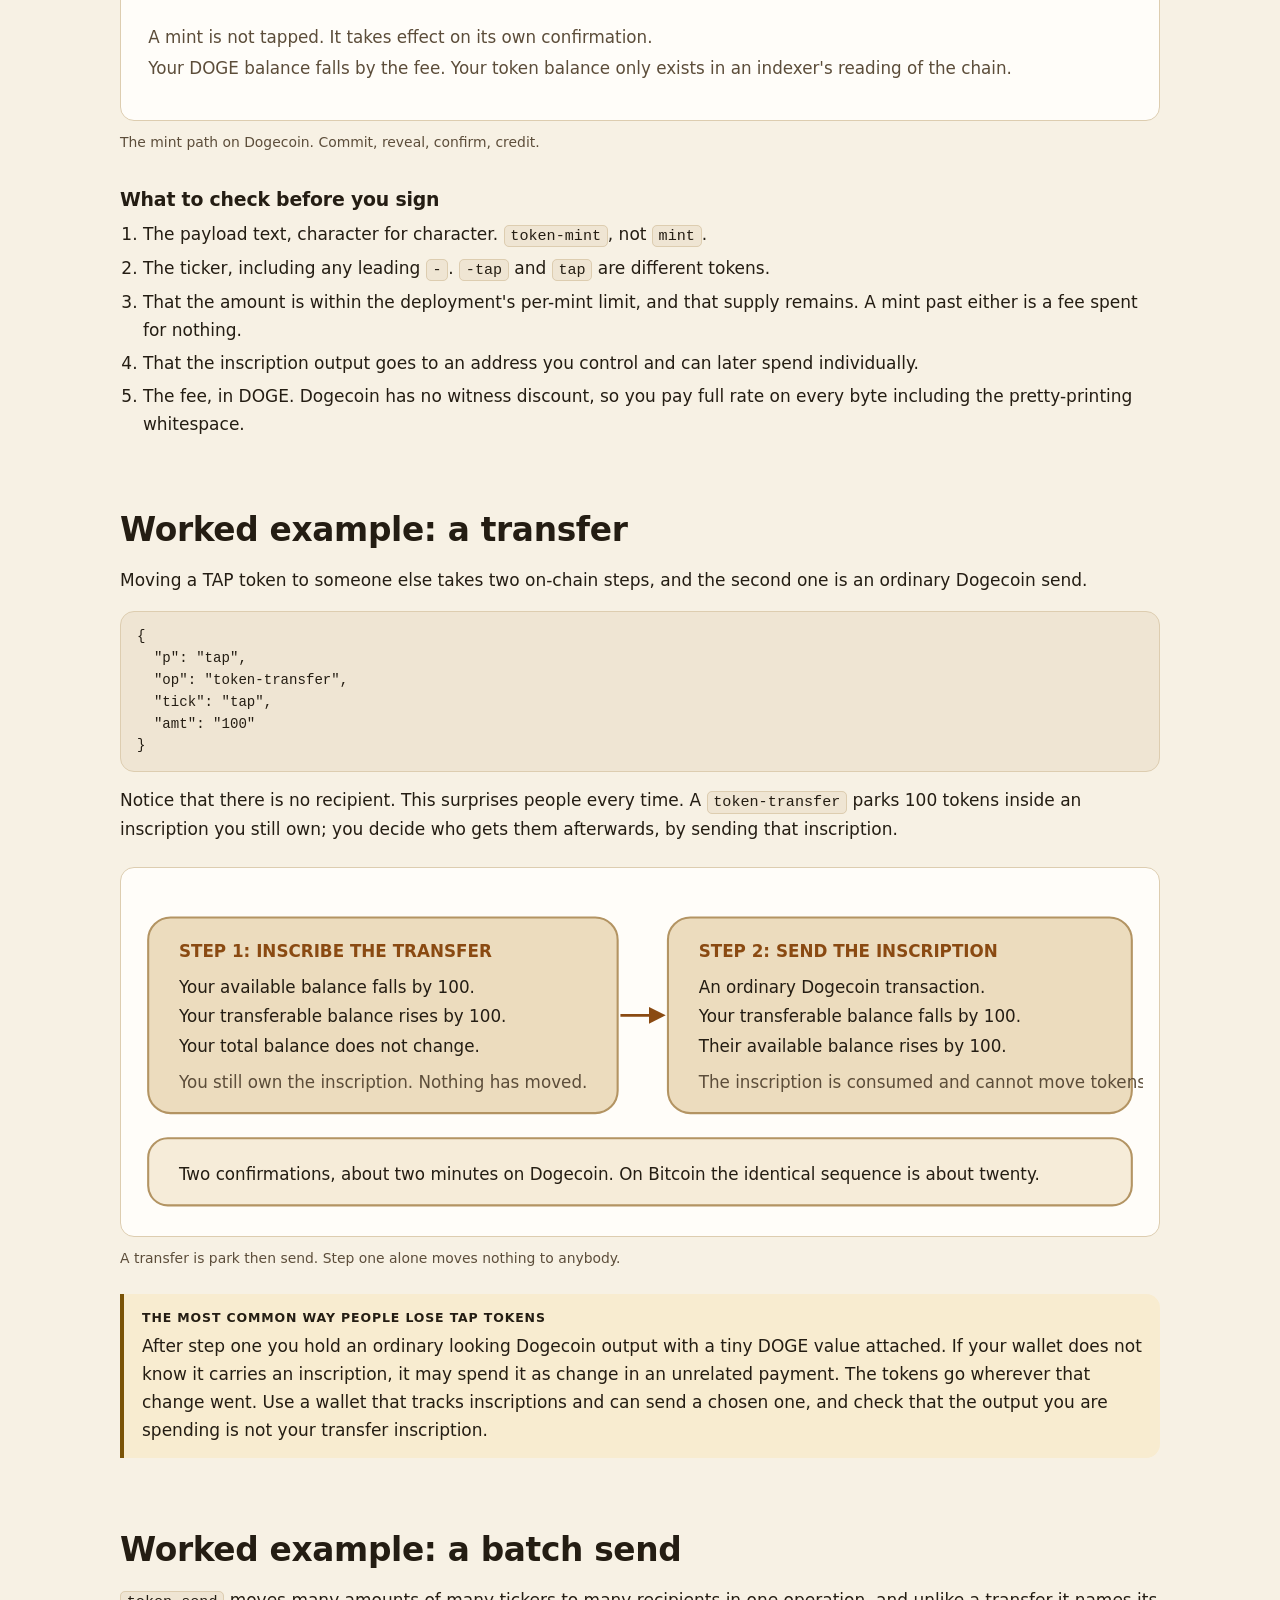
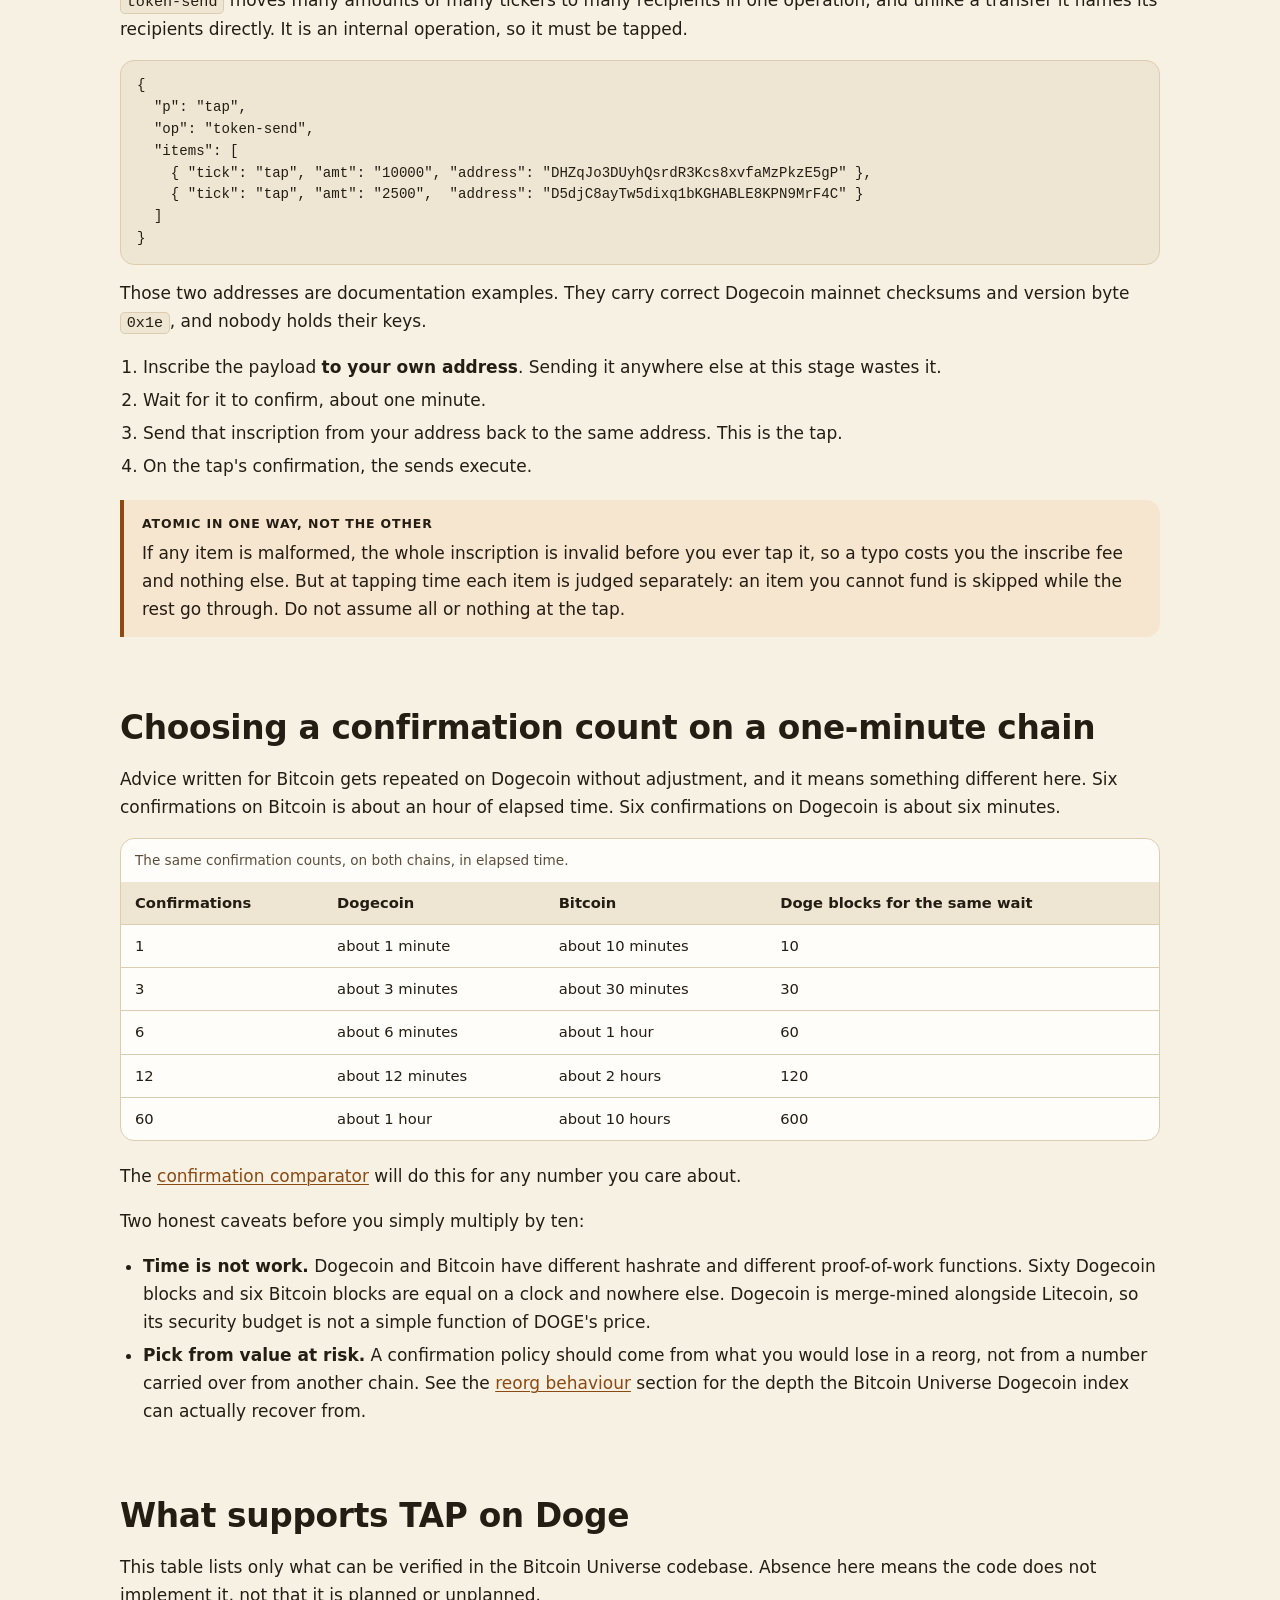
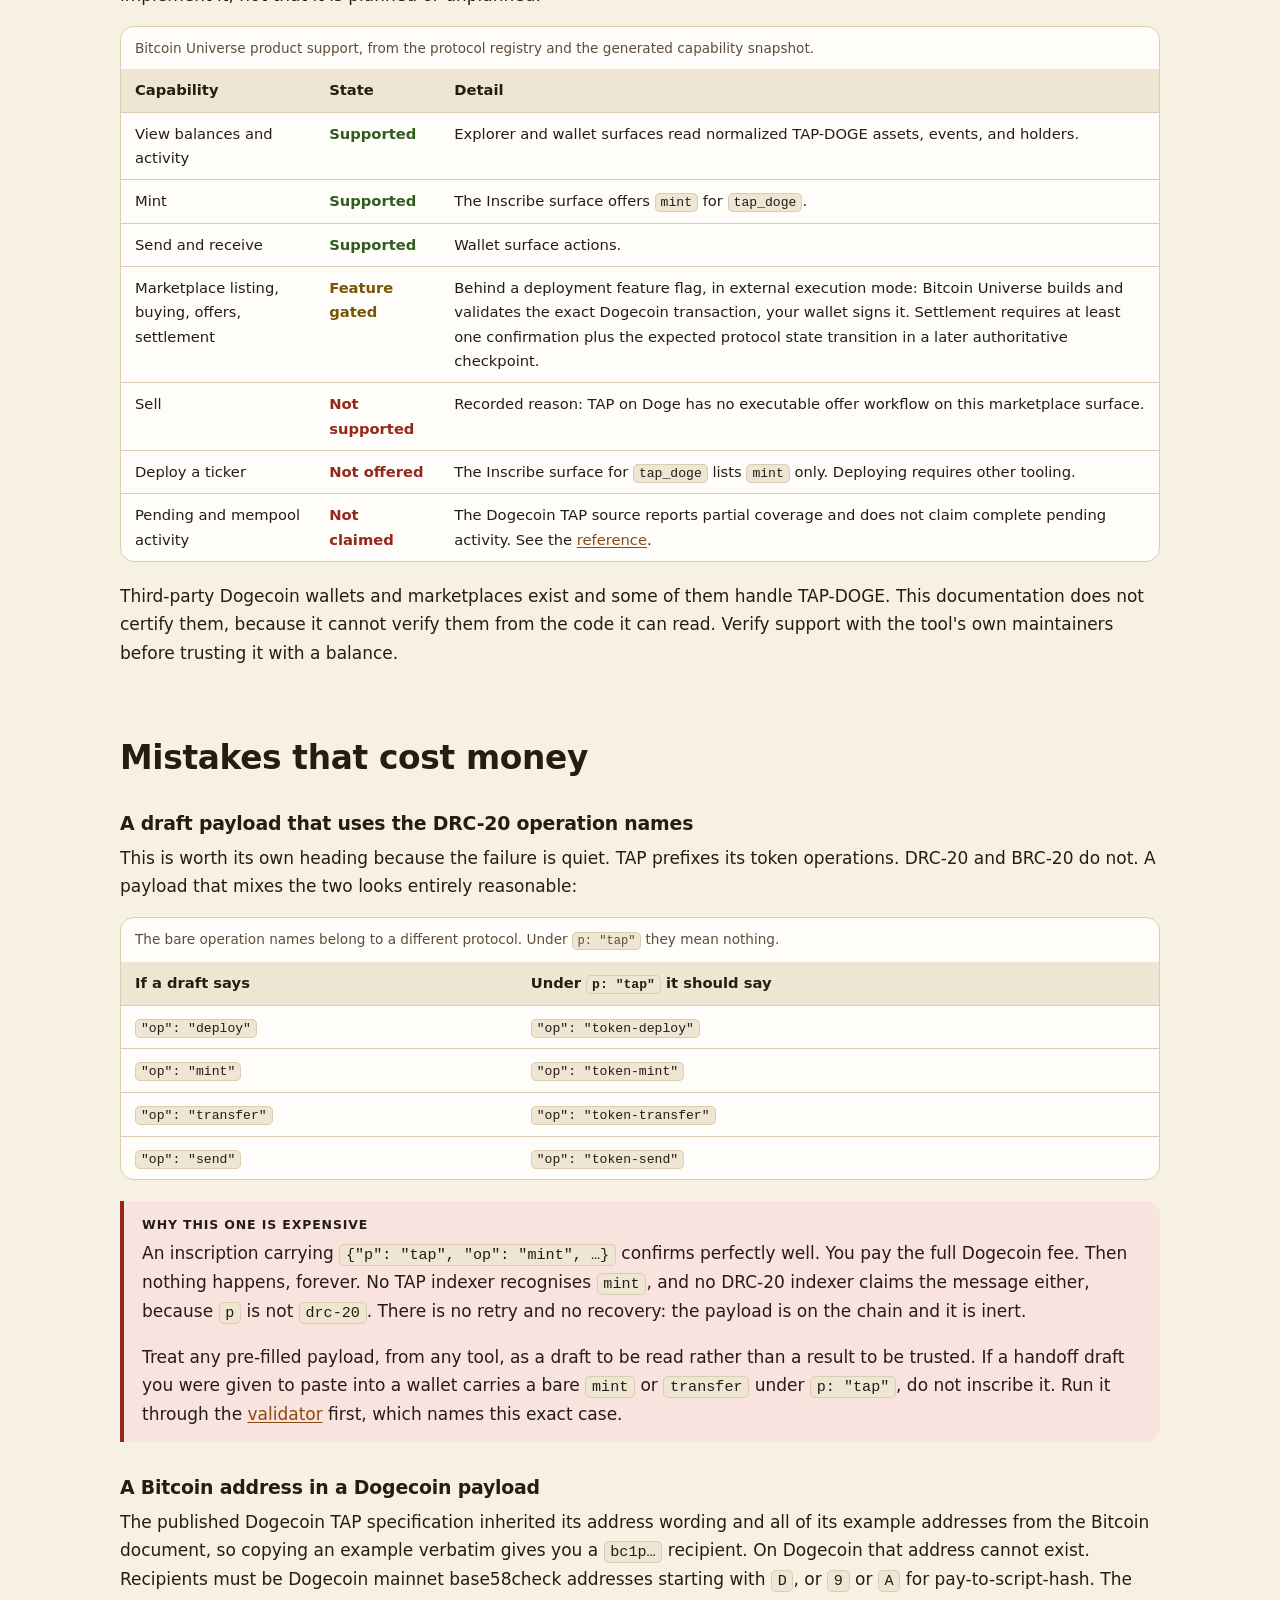
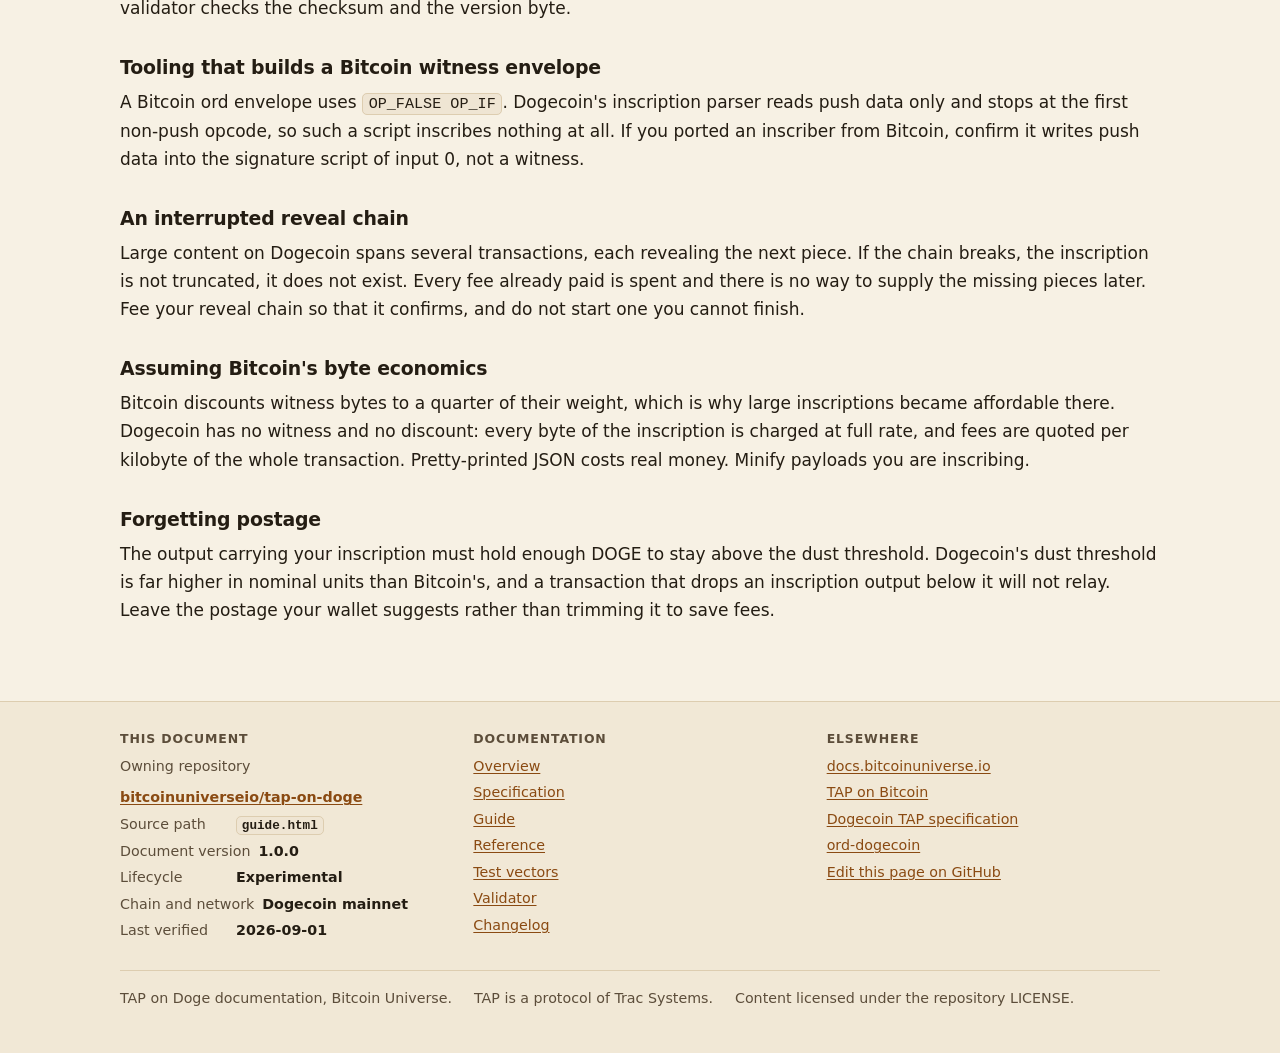
==== commit b5ed2047: "docs: rebuild as full TAP on Dogecoin protocol documentation Replaces a three page promotional site " ====
--- a/guide.html
+++ b/guide.html
@@ -1,18 +1,351 @@
 <!doctype html>
 <html lang="en">
 <head>
-  <meta charset="utf-8">
-  <meta name="viewport" content="width=device-width,initial-scale=1">
-  <title>Get started with TAP on Doge — Bitcoin Universe</title>
-  <meta name="description" content="A simple, user-first path for exploring TAP on Doge safely.">
-  <meta name="theme-color" content="#09090f">
-  <link rel="stylesheet" href="styles.css">
+<meta charset="utf-8">
+<meta name="viewport" content="width=device-width,initial-scale=1">
+<title>TAP on Doge guide: minting, transferring, and tapping</title>
+<meta name="description" content="A plain-language walkthrough of TAP on Dogecoin: worked mint and transfer examples, what tapping looks like, choosing a confirmation count on a one-minute chain, and the mistakes that cost money.">
+<link rel="canonical" href="https://bitcoinuniverseio.github.io/tap-on-doge/guide.html">
+<meta property="og:type" content="article">
+<meta property="og:site_name" content="TAP on Doge documentation">
+<meta property="og:title" content="TAP on Doge guide: minting, transferring, and tapping">
+<meta property="og:description" content="Worked examples for TAP on Dogecoin mainnet, and the Dogecoin specific mistakes to avoid.">
+<meta property="og:url" content="https://bitcoinuniverseio.github.io/tap-on-doge/guide.html">
+<meta property="og:image" content="https://bitcoinuniverseio.github.io/tap-on-doge/og.svg">
+<meta name="twitter:card" content="summary_large_image">
+<meta name="theme-color" content="#f7f1e4" media="(prefers-color-scheme: light)">
+<meta name="theme-color" content="#17120d" media="(prefers-color-scheme: dark)">
+<link rel="icon" href="favicon.svg" type="image/svg+xml">
+<link rel="stylesheet" href="styles.css">
 </head>
-<body style="--accent:#d6a633;--accent-2:#fff1a8">
-<div class="topbar"><div class="wrap nav"><a class="brand" href="index.html"><span class="brand-mark">Ð</span><span>TAP on Doge</span></a><nav class="nav-links" aria-label="Main navigation"><a href="index.html">Home</a><a href="reference.html">Discover</a><a href="guide.html" aria-current="page">Get started</a><a class="nav-cta" href="https://inscribe.bitcoinuniverse.io/">Open Bitcoin Universe ↗</a></nav></div></div>
-<main>
-  <div class="wrap hero compact"><div><div class="eyebrow">Your next onchain moment</div><h1>From curiosity to <span class="gradient">confirmation.</span></h1><p class="lede">You do not need to think like a protocol engineer. Start with the story, understand the transaction, and stay in control of your wallet.</p><div class="actions"><a class="button primary" href="https://inscribe.bitcoinuniverse.io/">Open Bitcoin Universe ↗</a><a class="button secondary" href="reference.html">Discover TAP on Doge</a></div></div><div class="hero-art" aria-hidden="true"><div class="orbit"><div class="core">Ð</div><span class="spark one">Dogecoin</span><span class="spark two">community</span><span class="spark three">onchain</span></div></div></div>
-  <section><div class="wrap story"><div class="story-copy"><div class="eyebrow">A simple journey</div><h2>Four steps to a confident experience.</h2><p class="lede" style="font-size:18px;margin-top:22px">Every action ends with a real network transaction. Take the time to understand what your wallet shows.</p></div><div class="story-list"><article class="story-item"><b>01</b><div><h3>Find the asset</h3><p>Review its ticker, type, deployment identity, mint terms, and community.</p></div></article><article class="story-item"><b>02</b><div><h3>Choose the right mint</h3><p>Use the flow that matches the asset—basic token or DMT.</p></div></article><article class="story-item"><b>03</b><div><h3>Review Dogecoin details</h3><p>Confirm the Dogecoin recipient, funding inputs, miner fee, and exact inscription before signing.</p></div></article><article class="story-item"><b>04</b><div><h3>Celebrate the confirmation</h3><p>Verify the result with a Dogecoin-aware explorer and compatible TAP service.</p></div></article></div></div></section>
-  <section><div class="wrap spotlight"><div class="eyebrow">Stay in control</div><h2>Your keys. Your review. Your decision.</h2><p>Use Dogecoin addresses and Dogecoin-native wallets for these transactions. Confirm the asset type, recipient, inscription, funding inputs, and miner fee before signing.</p><div class="actions"><a class="button primary" href="https://inscribe.bitcoinuniverse.io/">Explore supported experiences ↗</a></div></div></section>
+<body data-base="">
+<a class="skip" href="#main">Skip to content</a>
+
+<header class="site-head">
+  <div class="wrap head-row">
+    <a class="brand" href="index.html"><span class="mark" aria-hidden="true">Ð</span><span>TAP on Doge<small>Bitcoin Universe</small></span></a>
+    <nav class="site-nav" aria-label="Documentation sections">
+      <ul>
+        <li><a href="index.html">Overview</a></li>
+        <li><a href="spec.html">Specification</a></li>
+        <li><a href="guide.html" aria-current="page">Guide</a></li>
+        <li><a href="reference.html">Reference</a></li>
+        <li><a href="vectors.html">Test vectors</a></li>
+        <li><a href="validator.html">Validator</a></li>
+        <li><a href="changelog.html">Changelog</a></li>
+      </ul>
+    </nav>
+    <div class="head-tools">
+      <div class="search">
+        <label class="skip" for="q">Search this documentation</label>
+        <input id="q" type="search" placeholder="Search, or press /" autocomplete="off" spellcheck="false">
+        <div id="search-results" class="search-results" hidden role="region" aria-label="Search results" aria-live="polite"></div>
+      </div>
+      <button id="theme-toggle" class="theme-btn" type="button" hidden>☽</button>
+    </div>
+  </div>
+</header>
+
+<main id="main" class="page">
+<div class="wrap">
+
+<p class="crumb">Practical walkthrough</p>
+<h1>Using TAP on Doge</h1>
+<p class="lede">What actually happens when you mint, transfer, or send a TAP token on Dogecoin, what your wallet will show you at each step, and the specific mistakes that cost people money on this chain rather than on Bitcoin.</p>
+
+<nav class="toc" aria-labelledby="toch">
+  <h2 id="toch">On this page</h2>
+  <ol>
+    <li><a href="#need">What you need</a></li>
+    <li><a href="#mint">Worked example: a mint</a></li>
+    <li><a href="#transfer">Worked example: a transfer</a></li>
+    <li><a href="#send">Worked example: a batch send</a></li>
+    <li><a href="#confirmations">Choosing a confirmation count</a></li>
+    <li><a href="#support">What supports TAP on Doge</a></li>
+    <li><a href="#mistakes">Mistakes that cost money</a></li>
+  </ol>
+</nav>
+
+<h2 id="need">What you need</h2>
+
+<ul class="cards">
+  <li class="card"><span class="tag">Wallet</span><h3>A Dogecoin wallet that speaks Doginals</h3><p>It must be able to inscribe, and it must be able to send a specific inscription rather than just DOGE. Sending the wrong output spends your token as change.</p></li>
+  <li class="card"><span class="tag">Funds</span><h3>DOGE for fees and for postage</h3><p>Two costs: the fee for the bytes, and the small amount of DOGE that must sit in the output carrying the inscription so it stays above the dust threshold.</p></li>
+  <li class="card"><span class="tag">Indexer</span><h3>A TAP indexer you trust</h3><p>Balances are not on the chain. They are one indexer's reading of the chain. Two indexers at different heights will disagree, and neither is lying.</p></li>
+</ul>
+
+<h2 id="mint">Worked example: a mint</h2>
+
+<p>Assume a ticker <code>tap</code> is deployed with a per-mint limit of 1000 and supply remaining. The payload is:</p>
+
+<pre><code>{
+  "p": "tap",
+  "op": "token-mint",
+  "tick": "tap",
+  "amt": "1000"
+}</code></pre>
+
+<p>That is 62 bytes, which fits in a single 520 byte chunk, so the reveal needs one transaction and no continuation chain.</p>
+
+<figure>
+  <div class="dg-wrap">
+    <svg viewBox="0 0 720 220" role="img" aria-labelledby="mintT mintD">
+      <title id="mintT">The steps of a TAP mint on Dogecoin</title>
+      <desc id="mintD">Four steps left to right. Step one, commit: fund an output that will pay for the reveal. Step two, reveal: spend it with the inscription push data in input zero, which creates the inscription. Step three, confirm: about one minute for the first confirmation. Step four, credit: the indexer reads the payload and adds the amount to the address's available balance. No tapping is needed for a mint.</desc>
+
+      <rect x="8" y="40" width="160" height="96" rx="16" class="svg-fill-2 svg-line" stroke-width="1.5"/>
+      <text x="88" y="66" text-anchor="middle" class="svg-accent" font-size="11" font-weight="800">1. COMMIT</text>
+      <text x="88" y="90" text-anchor="middle" class="svg-ink" font-size="11">Fund the output</text>
+      <text x="88" y="107" text-anchor="middle" class="svg-ink" font-size="11">that pays for</text>
+      <text x="88" y="124" text-anchor="middle" class="svg-ink" font-size="11">the reveal.</text>
+
+      <path d="M170 88 L192 88" class="svg-accent-s svg-none" stroke-width="2" marker-end="url(#gArrow)"/>
+      <defs><marker id="gArrow" viewBox="0 0 10 10" refX="8" refY="5" markerWidth="6" markerHeight="6" orient="auto"><path d="M0 0 L10 5 L0 10 z" class="svg-accent"/></marker></defs>
+
+      <rect x="196" y="40" width="160" height="96" rx="16" class="svg-fill-2 svg-line" stroke-width="1.5"/>
+      <text x="276" y="66" text-anchor="middle" class="svg-accent" font-size="11" font-weight="800">2. REVEAL</text>
+      <text x="276" y="90" text-anchor="middle" class="svg-ink" font-size="11">Push data in</text>
+      <text x="276" y="107" text-anchor="middle" class="svg-ink" font-size="11">input 0 creates</text>
+      <text x="276" y="124" text-anchor="middle" class="svg-ink" font-size="11">the inscription.</text>
+
+      <path d="M358 88 L380 88" class="svg-accent-s svg-none" stroke-width="2" marker-end="url(#gArrow)"/>
+
+      <rect x="384" y="40" width="160" height="96" rx="16" class="svg-fill-2 svg-line" stroke-width="1.5"/>
+      <text x="464" y="66" text-anchor="middle" class="svg-accent" font-size="11" font-weight="800">3. CONFIRM</text>
+      <text x="464" y="90" text-anchor="middle" class="svg-ink" font-size="11">About one minute</text>
+      <text x="464" y="107" text-anchor="middle" class="svg-ink" font-size="11">for the first</text>
+      <text x="464" y="124" text-anchor="middle" class="svg-ink" font-size="11">confirmation.</text>
+
+      <path d="M546 88 L568 88" class="svg-accent-s svg-none" stroke-width="2" marker-end="url(#gArrow)"/>
+
+      <rect x="572" y="40" width="140" height="96" rx="16" class="svg-accent"/>
+      <text x="642" y="66" text-anchor="middle" font-size="11" font-weight="800" fill="var(--accent-ink)">4. CREDIT</text>
+      <text x="642" y="92" text-anchor="middle" font-size="11" fill="var(--accent-ink)">Available balance</text>
+      <text x="642" y="109" text-anchor="middle" font-size="11" fill="var(--accent-ink)">goes up by 1000.</text>
+
+      <text x="8" y="176" class="svg-muted" font-size="12">A mint is not tapped. It takes effect on its own confirmation.</text>
+      <text x="8" y="198" class="svg-muted" font-size="12">Your DOGE balance falls by the fee. Your token balance only exists in an indexer's reading of the chain.</text>
+    </svg>
+  </div>
+  <figcaption>The mint path on Dogecoin. Commit, reveal, confirm, credit.</figcaption>
+</figure>
+
+<h3>What to check before you sign</h3>
+<ol>
+  <li>The payload text, character for character. <code>token-mint</code>, not <code>mint</code>.</li>
+  <li>The ticker, including any leading <code>-</code>. <code>-tap</code> and <code>tap</code> are different tokens.</li>
+  <li>That the amount is within the deployment's per-mint limit, and that supply remains. A mint past either is a fee spent for nothing.</li>
+  <li>That the inscription output goes to an address you control and can later spend individually.</li>
+  <li>The fee, in DOGE. Dogecoin has no witness discount, so you pay full rate on every byte including the pretty-printing whitespace.</li>
+</ol>
+
+<h2 id="transfer">Worked example: a transfer</h2>
+
+<p>Moving a TAP token to someone else takes two on-chain steps, and the second one is an ordinary Dogecoin send.</p>
+
+<pre><code>{
+  "p": "tap",
+  "op": "token-transfer",
+  "tick": "tap",
+  "amt": "100"
+}</code></pre>
+
+<p>Notice that there is no recipient. This surprises people every time. A <code>token-transfer</code> parks 100 tokens inside an inscription you still own; you decide who gets them afterwards, by sending that inscription.</p>
+
+<figure>
+  <div class="dg-wrap">
+    <svg viewBox="0 0 720 240" role="img" aria-labelledby="xferT xferD">
+      <title id="xferT">The two on-chain steps of a TAP transfer</title>
+      <desc id="xferD">Step one: inscribe a token-transfer for 100. On confirmation, 100 moves from your available balance into your transferable balance and a live transfer inscription now exists, still owned by you. Step two: send that inscription to the recipient in an ordinary Dogecoin transaction. On confirmation, 100 leaves your transferable balance and credits the recipient's available balance, and the inscription is consumed.</desc>
+
+      <rect x="8" y="24" width="336" height="140" rx="16" class="svg-fill-2 svg-line" stroke-width="1.5"/>
+      <text x="30" y="52" class="svg-accent" font-size="12" font-weight="800">STEP 1: INSCRIBE THE TRANSFER</text>
+      <text x="30" y="78" class="svg-ink" font-size="12">Your available balance falls by 100.</text>
+      <text x="30" y="99" class="svg-ink" font-size="12">Your transferable balance rises by 100.</text>
+      <text x="30" y="120" class="svg-ink" font-size="12">Your total balance does not change.</text>
+      <text x="30" y="146" class="svg-muted" font-size="12">You still own the inscription. Nothing has moved.</text>
+
+      <path d="M346 94 L376 94" class="svg-accent-s svg-none" stroke-width="2" marker-end="url(#xArrow)"/>
+      <defs><marker id="xArrow" viewBox="0 0 10 10" refX="8" refY="5" markerWidth="6" markerHeight="6" orient="auto"><path d="M0 0 L10 5 L0 10 z" class="svg-accent"/></marker></defs>
+
+      <rect x="380" y="24" width="332" height="140" rx="16" class="svg-fill-2 svg-line" stroke-width="1.5"/>
+      <text x="402" y="52" class="svg-accent" font-size="12" font-weight="800">STEP 2: SEND THE INSCRIPTION</text>
+      <text x="402" y="78" class="svg-ink" font-size="12">An ordinary Dogecoin transaction.</text>
+      <text x="402" y="99" class="svg-ink" font-size="12">Your transferable balance falls by 100.</text>
+      <text x="402" y="120" class="svg-ink" font-size="12">Their available balance rises by 100.</text>
+      <text x="402" y="146" class="svg-muted" font-size="12">The inscription is consumed and cannot move tokens again.</text>
+
+      <rect x="8" y="182" width="704" height="48" rx="14" class="svg-fill svg-line" stroke-width="1.5"/>
+      <text x="30" y="212" class="svg-ink" font-size="12">Two confirmations, about two minutes on Dogecoin. On Bitcoin the identical sequence is about twenty.</text>
+    </svg>
+  </div>
+  <figcaption>A transfer is park then send. Step one alone moves nothing to anybody.</figcaption>
+</figure>
+
+<div class="note warn">
+  <b class="lbl">The most common way people lose TAP tokens</b>
+  <p>After step one you hold an ordinary looking Dogecoin output with a tiny DOGE value attached. If your wallet does not know it carries an inscription, it may spend it as change in an unrelated payment. The tokens go wherever that change went. Use a wallet that tracks inscriptions and can send a chosen one, and check that the output you are spending is not your transfer inscription.</p>
+</div>
+
+<h2 id="send">Worked example: a batch send</h2>
+
+<p><code>token-send</code> moves many amounts of many tickers to many recipients in one operation, and unlike a transfer it names its recipients directly. It is an internal operation, so it must be tapped.</p>
+
+<pre><code>{
+  "p": "tap",
+  "op": "token-send",
+  "items": [
+    { "tick": "tap", "amt": "10000", "address": "DHZqJo3DUyhQsrdR3Kcs8xvfaMzPkzE5gP" },
+    { "tick": "tap", "amt": "2500",  "address": "D5djC8ayTw5dixq1bKGHABLE8KPN9MrF4C" }
+  ]
+}</code></pre>
+
+<p>Those two addresses are documentation examples. They carry correct Dogecoin mainnet checksums and version byte <code>0x1e</code>, and nobody holds their keys.</p>
+
+<ol>
+  <li>Inscribe the payload <b>to your own address</b>. Sending it anywhere else at this stage wastes it.</li>
+  <li>Wait for it to confirm, about one minute.</li>
+  <li>Send that inscription from your address back to the same address. This is the tap.</li>
+  <li>On the tap's confirmation, the sends execute.</li>
+</ol>
+
+<div class="note">
+  <b class="lbl">Atomic in one way, not the other</b>
+  <p>If any item is malformed, the whole inscription is invalid before you ever tap it, so a typo costs you the inscribe fee and nothing else. But at tapping time each item is judged separately: an item you cannot fund is skipped while the rest go through. Do not assume all or nothing at the tap.</p>
+</div>
+
+<h2 id="confirmations">Choosing a confirmation count on a one-minute chain</h2>
+
+<p>Advice written for Bitcoin gets repeated on Dogecoin without adjustment, and it means something different here. Six confirmations on Bitcoin is about an hour of elapsed time. Six confirmations on Dogecoin is about six minutes.</p>
+
+<div class="scroll-x">
+<table>
+  <caption>The same confirmation counts, on both chains, in elapsed time.</caption>
+  <thead><tr><th>Confirmations</th><th>Dogecoin</th><th>Bitcoin</th><th>Doge blocks for the same wait</th></tr></thead>
+  <tbody>
+    <tr><td>1</td><td>about 1 minute</td><td>about 10 minutes</td><td>10</td></tr>
+    <tr><td>3</td><td>about 3 minutes</td><td>about 30 minutes</td><td>30</td></tr>
+    <tr><td>6</td><td>about 6 minutes</td><td>about 1 hour</td><td>60</td></tr>
+    <tr><td>12</td><td>about 12 minutes</td><td>about 2 hours</td><td>120</td></tr>
+    <tr><td>60</td><td>about 1 hour</td><td>about 10 hours</td><td>600</td></tr>
+  </tbody>
+</table>
+</div>
+
+<p>The <a href="validator.html#comparator">confirmation comparator</a> will do this for any number you care about.</p>
+
+<p>Two honest caveats before you simply multiply by ten:</p>
+<ul>
+  <li><strong>Time is not work.</strong> Dogecoin and Bitcoin have different hashrate and different proof-of-work functions. Sixty Dogecoin blocks and six Bitcoin blocks are equal on a clock and nowhere else. Dogecoin is merge-mined alongside Litecoin, so its security budget is not a simple function of DOGE's price.</li>
+  <li><strong>Pick from value at risk.</strong> A confirmation policy should come from what you would lose in a reorg, not from a number carried over from another chain. See the <a href="reference.html#reorg">reorg behaviour</a> section for the depth the Bitcoin Universe Dogecoin index can actually recover from.</li>
+</ul>
+
+<h2 id="support">What supports TAP on Doge</h2>
+
+<p>This table lists only what can be verified in the Bitcoin Universe codebase. Absence here means the code does not implement it, not that it is planned or unplanned.</p>
+
+<div class="scroll-x">
+<table>
+  <caption>Bitcoin Universe product support, from the protocol registry and the generated capability snapshot.</caption>
+  <thead><tr><th>Capability</th><th>State</th><th>Detail</th></tr></thead>
+  <tbody>
+    <tr><td>View balances and activity</td><td><span class="yes">Supported</span></td><td>Explorer and wallet surfaces read normalized TAP-DOGE assets, events, and holders.</td></tr>
+    <tr><td>Mint</td><td><span class="yes">Supported</span></td><td>The Inscribe surface offers <code>mint</code> for <code>tap_doge</code>.</td></tr>
+    <tr><td>Send and receive</td><td><span class="yes">Supported</span></td><td>Wallet surface actions.</td></tr>
+    <tr><td>Marketplace listing, buying, offers, settlement</td><td><span class="part">Feature gated</span></td><td>Behind a deployment feature flag, in external execution mode: Bitcoin Universe builds and validates the exact Dogecoin transaction, your wallet signs it. Settlement requires at least one confirmation plus the expected protocol state transition in a later authoritative checkpoint.</td></tr>
+    <tr><td>Sell</td><td><span class="no">Not supported</span></td><td>Recorded reason: TAP on Doge has no executable offer workflow on this marketplace surface.</td></tr>
+    <tr><td>Deploy a ticker</td><td><span class="no">Not offered</span></td><td>The Inscribe surface for <code>tap_doge</code> lists <code>mint</code> only. Deploying requires other tooling.</td></tr>
+    <tr><td>Pending and mempool activity</td><td><span class="no">Not claimed</span></td><td>The Dogecoin TAP source reports partial coverage and does not claim complete pending activity. See the <a href="reference.html#mempool">reference</a>.</td></tr>
+  </tbody>
+</table>
+</div>
+
+<p>Third-party Dogecoin wallets and marketplaces exist and some of them handle TAP-DOGE. This documentation does not certify them, because it cannot verify them from the code it can read. Verify support with the tool's own maintainers before trusting it with a balance.</p>
+
+<h2 id="mistakes">Mistakes that cost money</h2>
+
+<h3 id="bad-op">A draft payload that uses the DRC-20 operation names</h3>
+
+<p>This is worth its own heading because the failure is quiet. TAP prefixes its token operations. DRC-20 and BRC-20 do not. A payload that mixes the two looks entirely reasonable:</p>
+
+<div class="scroll-x">
+<table>
+  <caption>The bare operation names belong to a different protocol. Under <code>p: "tap"</code> they mean nothing.</caption>
+  <thead><tr><th>If a draft says</th><th>Under <code>p: "tap"</code> it should say</th></tr></thead>
+  <tbody>
+    <tr><td><code>"op": "deploy"</code></td><td><code>"op": "token-deploy"</code></td></tr>
+    <tr><td><code>"op": "mint"</code></td><td><code>"op": "token-mint"</code></td></tr>
+    <tr><td><code>"op": "transfer"</code></td><td><code>"op": "token-transfer"</code></td></tr>
+    <tr><td><code>"op": "send"</code></td><td><code>"op": "token-send"</code></td></tr>
+  </tbody>
+</table>
+</div>
+
+<div class="note bad">
+  <b class="lbl">Why this one is expensive</b>
+  <p>An inscription carrying <code>{"p": "tap", "op": "mint", …}</code> confirms perfectly well. You pay the full Dogecoin fee. Then nothing happens, forever. No TAP indexer recognises <code>mint</code>, and no DRC-20 indexer claims the message either, because <code>p</code> is not <code>drc-20</code>. There is no retry and no recovery: the payload is on the chain and it is inert.</p>
+  <p>Treat any pre-filled payload, from any tool, as a draft to be read rather than a result to be trusted. If a handoff draft you were given to paste into a wallet carries a bare <code>mint</code> or <code>transfer</code> under <code>p: "tap"</code>, do not inscribe it. Run it through the <a href="validator.html">validator</a> first, which names this exact case.</p>
+</div>
+
+<h3 id="bad-address">A Bitcoin address in a Dogecoin payload</h3>
+<p>The published Dogecoin TAP specification inherited its address wording and all of its example addresses from the Bitcoin document, so copying an example verbatim gives you a <code>bc1p…</code> recipient. On Dogecoin that address cannot exist. Recipients must be Dogecoin mainnet base58check addresses starting with <code>D</code>, or <code>9</code> or <code>A</code> for pay-to-script-hash. The validator checks the checksum and the version byte.</p>
+
+<h3 id="bad-envelope">Tooling that builds a Bitcoin witness envelope</h3>
+<p>A Bitcoin ord envelope uses <code>OP_FALSE OP_IF</code>. Dogecoin's inscription parser reads push data only and stops at the first non-push opcode, so such a script inscribes nothing at all. If you ported an inscriber from Bitcoin, confirm it writes push data into the signature script of input 0, not a witness.</p>
+
+<h3 id="bad-chain">An interrupted reveal chain</h3>
+<p>Large content on Dogecoin spans several transactions, each revealing the next piece. If the chain breaks, the inscription is not truncated, it does not exist. Every fee already paid is spent and there is no way to supply the missing pieces later. Fee your reveal chain so that it confirms, and do not start one you cannot finish.</p>
+
+<h3 id="bad-fee">Assuming Bitcoin's byte economics</h3>
+<p>Bitcoin discounts witness bytes to a quarter of their weight, which is why large inscriptions became affordable there. Dogecoin has no witness and no discount: every byte of the inscription is charged at full rate, and fees are quoted per kilobyte of the whole transaction. Pretty-printed JSON costs real money. Minify payloads you are inscribing.</p>
+
+<h3 id="bad-dust">Forgetting postage</h3>
+<p>The output carrying your inscription must hold enough DOGE to stay above the dust threshold. Dogecoin's dust threshold is far higher in nominal units than Bitcoin's, and a transaction that drops an inscription output below it will not relay. Leave the postage your wallet suggests rather than trimming it to save fees.</p>
+
+</div>
 </main>
-<footer><div class="wrap footer-inner"><span>TAP on Doge on Dogecoin</span><span>Presented by <a href="https://github.com/bitcoinuniverse/tap-on-doge">Bitcoin Universe</a></span></div></footer></body></html>
+
+<footer class="site-foot">
+  <div class="wrap">
+    <div class="foot-grid">
+      <section>
+        <h2>This document</h2>
+        <dl class="meta-list">
+          <div><dt>Owning repository</dt><dd><a href="https://github.com/bitcoinuniverseio/tap-on-doge">bitcoinuniverseio/tap-on-doge</a></dd></div>
+          <div><dt>Source path</dt><dd><code>guide.html</code></dd></div>
+          <div><dt>Document version</dt><dd>1.0.0</dd></div>
+          <div><dt>Lifecycle</dt><dd>Experimental</dd></div>
+          <div><dt>Chain and network</dt><dd>Dogecoin mainnet</dd></div>
+          <div><dt>Last verified</dt><dd><time datetime="2026-09-01">2026-09-01</time></dd></div>
+        </dl>
+      </section>
+      <section>
+        <h2>Documentation</h2>
+        <ul>
+          <li><a href="index.html">Overview</a></li>
+          <li><a href="spec.html">Specification</a></li>
+          <li><a href="guide.html">Guide</a></li>
+          <li><a href="reference.html">Reference</a></li>
+          <li><a href="vectors.html">Test vectors</a></li>
+          <li><a href="validator.html">Validator</a></li>
+          <li><a href="changelog.html">Changelog</a></li>
+        </ul>
+      </section>
+      <section>
+        <h2>Elsewhere</h2>
+        <ul>
+          <li><a href="https://docs.bitcoinuniverse.io">docs.bitcoinuniverse.io</a></li>
+          <li><a href="https://bitcoinuniverseio.github.io/tap/">TAP on Bitcoin</a></li>
+          <li><a href="https://github.com/Trac-Systems/doge-tap-protocol-specs">Dogecoin TAP specification</a></li>
+          <li><a href="https://github.com/Trac-Systems/ord-dogecoin">ord-dogecoin</a></li>
+          <li><a href="https://github.com/bitcoinuniverseio/tap-on-doge/edit/main/guide.html">Edit this page on GitHub</a></li>
+        </ul>
+      </section>
+    </div>
+    <p class="foot-bottom"><span>TAP on Doge documentation, Bitcoin Universe.</span> <span>TAP is a protocol of Trac Systems.</span> <span>Content licensed under the repository LICENSE.</span></p>
+  </div>
+</footer>
+
+<script src="site.js" defer></script>
+</body>
+</html>
--- a/styles.css
+++ b/styles.css
@@ -1,137 +1,418 @@
+/* TAP on Doge documentation, Bitcoin Universe.
+   Light sand base with deep bronze accent; dark warm charcoal with amber. */
+
 :root {
-  color-scheme: dark;
-  --ink: #f7f5ef;
-  --muted: #aaa8b3;
-  --panel: rgba(255, 255, 255, 0.06);
-  --line: rgba(255, 255, 255, 0.12);
-  --accent: #ff8a3d;
-  --accent-2: #ffd166;
-  --bg: #09090f;
-  font-family: Inter, ui-sans-serif, system-ui, -apple-system, BlinkMacSystemFont, "Segoe UI", sans-serif;
-}
+  color-scheme: light dark;
+
+  --bg: #f7f1e4;
+  --bg-tint: #f1e8d6;
+  --surface: #fffdf9;
+  --surface-2: #efe5d3;
+  --border: #ddcdb0;
+  --border-strong: #c7b18b;
+  --text: #241d13;
+  --muted: #5c4d3a;
+  --accent: #8a4a12;
+  --accent-soft: #f6e6d0;
+  --accent-ink: #ffffff;
+  --ok: #2f5d1f;
+  --ok-soft: #e6f0dd;
+  --warn: #7a5306;
+  --warn-soft: #f8ecd0;
+  --bad: #96271b;
+  --bad-soft: #f9e3df;
+  --doge: #8a4a12;
+  --btc: #4a4336;
+
+  --dg-line: #b39463;
+  --dg-fill: #f6ecd9;
+  --dg-fill-2: #ecdcbe;
+  --dg-ink: #241d13;
+
+  --radius-s: 8px;
+  --radius: 14px;
+  --radius-l: 22px;
+  --shadow: 0 1px 2px rgba(60, 40, 12, .06), 0 8px 22px rgba(60, 40, 12, .06);
+
+  --font-body: system-ui, -apple-system, "Segoe UI", Roboto, "Helvetica Neue", Arial, sans-serif;
+  --font-head: ui-rounded, "Trebuchet MS", "Segoe UI", system-ui, -apple-system, sans-serif;
+  --font-mono: ui-monospace, "Cascadia Mono", "SFMono-Regular", Menlo, Consolas, monospace;
+
+  --wrap: 1080px;
+}
+
+@media (prefers-color-scheme: dark) {
+  :root:not([data-theme="light"]) {
+    --bg: #17120d;
+    --bg-tint: #1b1510;
+    --surface: #201a13;
+    --surface-2: #2a2219;
+    --border: #3d3225;
+    --border-strong: #574733;
+    --text: #f2e9db;
+    --muted: #bba98f;
+    --accent: #f0a828;
+    --accent-soft: #33260f;
+    --accent-ink: #17120d;
+    --ok: #9fd07e;
+    --ok-soft: #1e2a15;
+    --warn: #f0c04a;
+    --warn-soft: #2f2610;
+    --bad: #f0938a;
+    --bad-soft: #331915;
+    --doge: #f0a828;
+    --btc: #cbbfa8;
+    --dg-line: #7d6746;
+    --dg-fill: #241d15;
+    --dg-fill-2: #2f261b;
+    --dg-ink: #f2e9db;
+    --shadow: 0 1px 2px rgba(0, 0, 0, .4), 0 8px 22px rgba(0, 0, 0, .35);
+  }
+}
+
+:root[data-theme="dark"] {
+  --bg: #17120d;
+  --bg-tint: #1b1510;
+  --surface: #201a13;
+  --surface-2: #2a2219;
+  --border: #3d3225;
+  --border-strong: #574733;
+  --text: #f2e9db;
+  --muted: #bba98f;
+  --accent: #f0a828;
+  --accent-soft: #33260f;
+  --accent-ink: #17120d;
+  --ok: #9fd07e;
+  --ok-soft: #1e2a15;
+  --warn: #f0c04a;
+  --warn-soft: #2f2610;
+  --bad: #f0938a;
+  --bad-soft: #331915;
+  --doge: #f0a828;
+  --btc: #cbbfa8;
+  --dg-line: #7d6746;
+  --dg-fill: #241d15;
+  --dg-fill-2: #2f261b;
+  --dg-ink: #f2e9db;
+  --shadow: 0 1px 2px rgba(0, 0, 0, .4), 0 8px 22px rgba(0, 0, 0, .35);
+}
+
 * { box-sizing: border-box; }
-html { scroll-behavior: smooth; }
+
+html { -webkit-text-size-adjust: 100%; scroll-behavior: smooth; }
+@media (prefers-reduced-motion: reduce) {
+  html { scroll-behavior: auto; }
+  * { animation-duration: .001ms !important; transition-duration: .001ms !important; }
+}
+
 body {
   margin: 0;
-  min-width: 320px;
-  color: var(--ink);
-  background:
-    radial-gradient(circle at 12% 8%, color-mix(in srgb, var(--accent) 24%, transparent), transparent 34rem),
-    radial-gradient(circle at 88% 12%, color-mix(in srgb, var(--accent-2) 16%, transparent), transparent 30rem),
-    linear-gradient(180deg, #11111b 0%, var(--bg) 48%, #07070b 100%);
-  line-height: 1.6;
-}
-body::before {
-  content: "";
-  position: fixed;
-  inset: 0;
-  pointer-events: none;
-  opacity: 0.18;
-  background-image: linear-gradient(rgba(255,255,255,.025) 1px, transparent 1px), linear-gradient(90deg, rgba(255,255,255,.025) 1px, transparent 1px);
-  background-size: 42px 42px;
-  mask-image: linear-gradient(to bottom, #000, transparent 78%);
-}
-a { color: inherit; }
-.wrap { width: min(1160px, calc(100% - 40px)); margin: 0 auto; }
-.topbar {
-  position: sticky;
-  top: 0;
-  z-index: 20;
-  backdrop-filter: blur(18px);
-  background: rgba(9,9,15,.75);
-  border-bottom: 1px solid var(--line);
-}
-.nav { min-height: 72px; display: flex; align-items: center; justify-content: space-between; gap: 24px; }
-.brand { display: inline-flex; align-items: center; gap: 12px; text-decoration: none; font-weight: 800; letter-spacing: -.02em; }
-.brand-mark {
-  display: grid;
-  place-items: center;
-  width: 38px;
-  height: 38px;
-  border-radius: 12px;
-  color: #09090f;
-  background: linear-gradient(135deg, var(--accent), var(--accent-2));
-  box-shadow: 0 10px 32px color-mix(in srgb, var(--accent) 28%, transparent);
-  font-size: 14px;
-}
-.nav-links { display: flex; align-items: center; gap: 22px; }
-.nav-links a { color: var(--muted); text-decoration: none; font-size: 14px; font-weight: 650; }
-.nav-links a:hover, .nav-links a[aria-current="page"] { color: var(--ink); }
-.nav-links .nav-cta { color: var(--ink); border: 1px solid var(--line); border-radius: 999px; padding: 9px 15px; background: rgba(255,255,255,.05); }
-.hero { min-height: 680px; display: grid; grid-template-columns: minmax(0, 1.1fr) minmax(320px, .9fr); align-items: center; gap: 70px; padding: 92px 0 72px; }
-.hero.compact { min-height: 560px; }
-.eyebrow { color: var(--accent-2); font-size: 12px; font-weight: 850; letter-spacing: .17em; text-transform: uppercase; }
-h1, h2, h3, p { margin-top: 0; }
-h1 { max-width: 880px; margin: 18px 0 24px; font-size: clamp(54px, 8vw, 112px); line-height: .92; letter-spacing: -.065em; }
-.hero.compact h1 { font-size: clamp(48px, 7vw, 88px); }
-.gradient { color: transparent; background: linear-gradient(100deg, var(--accent), var(--accent-2)); background-clip: text; -webkit-background-clip: text; }
-.lede { max-width: 690px; color: #ceccd4; font-size: clamp(18px, 2.2vw, 23px); line-height: 1.55; }
-.actions { display: flex; flex-wrap: wrap; gap: 13px; margin-top: 34px; }
-.button { display: inline-flex; align-items: center; justify-content: center; gap: 10px; min-height: 48px; padding: 0 20px; border-radius: 999px; text-decoration: none; font-size: 14px; font-weight: 800; }
-.button.primary { color: #09090f; background: linear-gradient(135deg, var(--accent), var(--accent-2)); box-shadow: 0 16px 50px color-mix(in srgb, var(--accent) 24%, transparent); }
-.button.secondary { border: 1px solid var(--line); background: rgba(255,255,255,.05); }
-.hero-art { position: relative; min-height: 430px; display: grid; place-items: center; }
-.orbit { width: min(390px, 88vw); aspect-ratio: 1; border-radius: 50%; border: 1px solid color-mix(in srgb, var(--accent) 30%, transparent); position: relative; animation: float 7s ease-in-out infinite; }
-.orbit::before, .orbit::after { content: ""; position: absolute; border-radius: inherit; border: 1px solid var(--line); }
-.orbit::before { inset: 14%; }
-.orbit::after { inset: 30%; background: radial-gradient(circle, color-mix(in srgb, var(--accent) 30%, transparent), transparent 70%); }
-.core { position: absolute; inset: 39%; z-index: 2; display: grid; place-items: center; border-radius: 28%; color: #09090f; font-size: clamp(18px, 3vw, 32px); font-weight: 950; background: linear-gradient(135deg, var(--accent), var(--accent-2)); box-shadow: 0 0 80px color-mix(in srgb, var(--accent) 38%, transparent); }
-.spark { position: absolute; display: inline-flex; padding: 8px 12px; border: 1px solid var(--line); border-radius: 999px; background: rgba(9,9,15,.84); color: #d8d6df; font-size: 12px; font-weight: 750; }
-.spark.one { top: 8%; right: 8%; }
-.spark.two { bottom: 13%; left: 0; }
-.spark.three { right: -3%; bottom: 26%; }
-.logo-art { max-width: 76%; max-height: 160px; filter: drop-shadow(0 18px 36px rgba(0,0,0,.36)); }
-.band { border-top: 1px solid var(--line); border-bottom: 1px solid var(--line); background: rgba(255,255,255,.025); }
-.band-inner { min-height: 92px; display: flex; align-items: center; justify-content: space-between; gap: 24px; color: #d7d5dc; }
-.band strong { color: var(--accent-2); }
-section { padding: 100px 0; }
-.section-head { display: grid; grid-template-columns: minmax(0, 1fr) minmax(280px, .6fr); gap: 70px; align-items: end; margin-bottom: 46px; }
-h2 { max-width: 760px; margin-bottom: 0; font-size: clamp(38px, 6vw, 68px); line-height: 1; letter-spacing: -.045em; }
-.section-head p { color: var(--muted); margin-bottom: 3px; }
-.grid { display: grid; grid-template-columns: repeat(3, minmax(0,1fr)); gap: 18px; }
-.card { min-height: 240px; padding: 30px; border: 1px solid var(--line); border-radius: 26px; background: linear-gradient(145deg, rgba(255,255,255,.075), rgba(255,255,255,.025)); box-shadow: 0 24px 70px rgba(0,0,0,.16); }
-.card .num { color: var(--accent-2); font-size: 11px; font-weight: 900; letter-spacing: .16em; }
-.card h3 { margin: 34px 0 12px; font-size: 25px; line-height: 1.15; letter-spacing: -.025em; }
-.card p { color: var(--muted); margin-bottom: 0; }
-.story { display: grid; grid-template-columns: .78fr 1.22fr; gap: 70px; align-items: start; }
-.story-copy { position: sticky; top: 110px; }
-.story-list { display: grid; gap: 16px; }
-.story-item { display: grid; grid-template-columns: 58px 1fr; gap: 18px; padding: 26px; border: 1px solid var(--line); border-radius: 22px; background: rgba(255,255,255,.035); }
-.story-item b { color: var(--accent-2); font-size: 13px; letter-spacing: .1em; }
-.story-item h3 { margin-bottom: 8px; font-size: 22px; }
-.story-item p { color: var(--muted); margin-bottom: 0; }
-.spotlight { overflow: hidden; position: relative; padding: 58px; border: 1px solid color-mix(in srgb, var(--accent) 34%, var(--line)); border-radius: 34px; background: linear-gradient(135deg, color-mix(in srgb, var(--accent) 18%, transparent), rgba(255,255,255,.04)); }
-.spotlight::after { content: ""; position: absolute; width: 280px; height: 280px; right: -80px; top: -120px; border-radius: 50%; background: var(--accent); filter: blur(100px); opacity: .18; }
-.spotlight h2 { max-width: 870px; }
-.spotlight p { max-width: 760px; margin: 22px 0 0; color: #d3d0da; font-size: 18px; }
-.fact-list { display: grid; grid-template-columns: repeat(2, minmax(0,1fr)); gap: 15px; }
-.fact { padding: 24px; border-left: 2px solid var(--accent); background: rgba(255,255,255,.035); border-radius: 0 18px 18px 0; }
-.fact strong { display: block; margin-bottom: 6px; }
-.fact span { color: var(--muted); }
-.source-list { display: grid; gap: 12px; }
-.source { display: flex; align-items: center; justify-content: space-between; gap: 20px; padding: 18px 20px; border: 1px solid var(--line); border-radius: 16px; text-decoration: none; background: rgba(255,255,255,.03); }
-.source:hover { border-color: var(--accent); }
-.source span:last-child { color: var(--accent-2); }
-footer { padding: 34px 0 48px; color: var(--muted); border-top: 1px solid var(--line); }
-.footer-inner { display: flex; align-items: center; justify-content: space-between; gap: 20px; }
-@keyframes float { 0%,100% { transform: translateY(0) rotate(-2deg); } 50% { transform: translateY(-13px) rotate(2deg); } }
-@media (max-width: 860px) {
-  .nav-links a:not(.nav-cta) { display: none; }
-  .hero, .section-head, .story { grid-template-columns: 1fr; gap: 40px; }
-  .hero { padding-top: 70px; }
-  .hero-art { min-height: 360px; }
-  .grid { grid-template-columns: 1fr !important; }
-  .story-copy { position: static; }
-  .fact-list { grid-template-columns: 1fr; }
-}
-@media (max-width: 560px) {
-  .wrap { width: min(100% - 28px, 1160px); }
-  .nav { min-height: 64px; }
-  .brand span:last-child { max-width: 150px; white-space: nowrap; overflow: hidden; text-overflow: ellipsis; }
-  h1 { font-size: clamp(48px, 17vw, 72px); }
-  .hero { min-height: auto; padding-bottom: 50px; }
-  .hero-art { min-height: 300px; }
-  .spotlight { padding: 32px 24px; }
-  section { padding: 76px 0; }
-  .band-inner, .footer-inner { align-items: flex-start; flex-direction: column; padding: 22px 0; }
-}
+  background: var(--bg);
+  color: var(--text);
+  font-family: var(--font-body);
+  font-size: 17px;
+  line-height: 1.65;
+  overflow-x: hidden;
+}
+
+h1, h2, h3, h4 { font-family: var(--font-head); line-height: 1.2; letter-spacing: -.01em; margin: 0 0 .5em; }
+h1 { font-size: clamp(2rem, 1.3rem + 3vw, 3.1rem); font-weight: 800; }
+h2 { font-size: clamp(1.45rem, 1.1rem + 1.6vw, 2.05rem); font-weight: 750; margin-top: 2.2em; }
+h3 { font-size: 1.18rem; font-weight: 700; margin-top: 1.8em; }
+h4 { font-size: 1.02rem; font-weight: 700; margin-top: 1.5em; }
+p { margin: 0 0 1em; }
+ul, ol { margin: 0 0 1em; padding-left: 1.35em; }
+li { margin: .3em 0; }
+strong { font-weight: 700; }
+
+a { color: var(--accent); text-decoration-thickness: 1px; text-underline-offset: 2px; }
+a:hover { text-decoration-thickness: 2px; }
+
+:focus-visible {
+  outline: 3px solid var(--accent);
+  outline-offset: 2px;
+  border-radius: 4px;
+}
+
+.wrap { width: 100%; max-width: var(--wrap); margin: 0 auto; padding: 0 20px; }
+
+.skip {
+  position: absolute; left: -9999px; top: 0; z-index: 100;
+  background: var(--accent); color: var(--accent-ink);
+  padding: 12px 18px; border-radius: 0 0 var(--radius) 0; font-weight: 700;
+}
+.skip:focus { left: 0; }
+
+/* ---------- header ---------- */
+
+.site-head {
+  position: sticky; top: 0; z-index: 40;
+  background: color-mix(in srgb, var(--bg) 92%, transparent);
+  backdrop-filter: blur(10px);
+  border-bottom: 1px solid var(--border);
+}
+.head-row { position: relative; display: flex; align-items: center; gap: 14px; min-height: 62px; flex-wrap: wrap; padding-top: 8px; padding-bottom: 8px; }
+.brand { display: inline-flex; align-items: center; gap: 10px; font-family: var(--font-head); font-weight: 800; color: var(--text); text-decoration: none; font-size: 1.02rem; }
+.brand .mark {
+  width: 30px; height: 30px; border-radius: 50%;
+  background: var(--accent); color: var(--accent-ink);
+  display: grid; place-items: center; font-size: 1rem; font-weight: 800; flex: none;
+}
+.brand small { display: block; font-size: .72rem; font-weight: 600; color: var(--muted); letter-spacing: .04em; text-transform: uppercase; }
+
+.site-nav { margin-left: auto; }
+.site-nav ul { display: flex; flex-wrap: wrap; gap: 2px; list-style: none; margin: 0; padding: 0; }
+.site-nav a {
+  display: block; padding: 7px 12px; border-radius: 999px;
+  color: var(--muted); text-decoration: none; font-size: .93rem; font-weight: 600;
+}
+.site-nav a:hover { background: var(--surface-2); color: var(--text); }
+.site-nav a[aria-current="page"] { background: var(--accent); color: var(--accent-ink); }
+
+.head-tools { display: flex; align-items: center; gap: 8px; }
+.theme-btn {
+  border: 1px solid var(--border-strong); background: var(--surface); color: var(--text);
+  border-radius: 999px; width: 38px; height: 38px; cursor: pointer; font-size: 1rem;
+  display: grid; place-items: center; flex: none;
+}
+.theme-btn:hover { background: var(--surface-2); }
+
+/* ---------- search ---------- */
+
+/* The dropdown anchors to the header row, not to the input, so it stays on
+   screen whether the header sits on one line or wraps the search to the left. */
+.search { position: static; }
+.search input {
+  font: inherit; font-size: .93rem;
+  background: var(--surface); color: var(--text);
+  border: 1px solid var(--border-strong); border-radius: 999px;
+  padding: 8px 14px; width: 190px; max-width: 42vw;
+}
+.search input::placeholder { color: var(--muted); }
+.search-results {
+  position: absolute; right: 20px; top: calc(100% - 2px); width: min(430px, calc(100% - 40px));
+  background: var(--surface); border: 1px solid var(--border-strong);
+  border-radius: var(--radius); box-shadow: var(--shadow);
+  max-height: 62vh; overflow-y: auto; padding: 6px; z-index: 60;
+}
+.search-results[hidden] { display: none; }
+.search-results ol { list-style: none; margin: 0; padding: 0; }
+.search-results a { display: block; padding: 9px 11px; border-radius: var(--radius-s); text-decoration: none; color: var(--text); }
+.search-results a:hover, .search-results a:focus-visible { background: var(--accent-soft); }
+.search-results .sr-page { display: block; font-size: .72rem; text-transform: uppercase; letter-spacing: .05em; color: var(--accent); font-weight: 700; }
+.search-results .sr-title { display: block; font-weight: 650; }
+.search-results .sr-snip { display: block; font-size: .84rem; color: var(--muted); }
+.search-empty { padding: 14px 12px; color: var(--muted); font-size: .9rem; }
+
+/* ---------- layout ---------- */
+
+main { display: block; }
+.page { padding: 34px 0 60px; }
+.page > .wrap > :first-child { margin-top: 0; }
+
+.crumb { font-size: .82rem; color: var(--muted); letter-spacing: .04em; text-transform: uppercase; font-weight: 700; margin: 0 0 10px; }
+
+.lede { font-size: 1.14rem; color: var(--muted); max-width: 66ch; }
+
+.hero { padding: 44px 0 10px; }
+.hero-grid { display: grid; gap: 30px; grid-template-columns: minmax(0, 1.15fr) minmax(0, 1fr); align-items: center; }
+@media (max-width: 860px) { .hero-grid { grid-template-columns: 1fr; } }
+
+.pillrow { display: flex; flex-wrap: wrap; gap: 8px; margin: 18px 0 0; padding: 0; list-style: none; }
+.pill {
+  display: inline-flex; align-items: center; gap: 6px;
+  background: var(--surface); border: 1px solid var(--border-strong);
+  border-radius: 999px; padding: 5px 13px; font-size: .84rem; font-weight: 650; color: var(--muted);
+}
+.pill b { color: var(--text); font-weight: 700; }
+.pill.on { background: var(--accent-soft); border-color: var(--accent); color: var(--accent); }
+
+.cta { display: flex; flex-wrap: wrap; gap: 10px; margin-top: 24px; }
+.btn {
+  display: inline-flex; align-items: center; gap: 8px;
+  padding: 11px 20px; border-radius: 999px; font-weight: 700; text-decoration: none;
+  border: 1px solid var(--accent); background: var(--accent); color: var(--accent-ink);
+}
+.btn:hover { filter: brightness(1.07); }
+.btn.ghost { background: var(--surface); color: var(--accent); }
+.btn.ghost:hover { background: var(--accent-soft); filter: none; }
+
+.cards { display: grid; gap: 16px; grid-template-columns: repeat(auto-fit, minmax(250px, 1fr)); margin: 22px 0; padding: 0; list-style: none; }
+.card {
+  background: var(--surface); border: 1px solid var(--border);
+  border-radius: var(--radius); padding: 20px 20px 18px; box-shadow: var(--shadow);
+}
+.card h3 { margin-top: 0; }
+.card p:last-child { margin-bottom: 0; }
+.card .tag { font-size: .72rem; text-transform: uppercase; letter-spacing: .06em; font-weight: 800; color: var(--accent); display: block; margin-bottom: 6px; }
+
+.panel {
+  background: var(--surface); border: 1px solid var(--border);
+  border-radius: var(--radius-l); padding: 24px; box-shadow: var(--shadow); margin: 24px 0;
+}
+.panel > :first-child { margin-top: 0; }
+.panel > :last-child { margin-bottom: 0; }
+
+.note {
+  border-left: 4px solid var(--accent); background: var(--accent-soft);
+  border-radius: 0 var(--radius) var(--radius) 0; padding: 14px 18px; margin: 20px 0;
+}
+.note > :first-child { margin-top: 0; }
+.note > :last-child { margin-bottom: 0; }
+.note.warn { border-left-color: var(--warn); background: var(--warn-soft); }
+.note.bad { border-left-color: var(--bad); background: var(--bad-soft); }
+.note.ok { border-left-color: var(--ok); background: var(--ok-soft); }
+.note b.lbl { display: block; font-size: .78rem; letter-spacing: .07em; text-transform: uppercase; margin-bottom: 4px; }
+
+/* ---------- code + tables ---------- */
+
+code, kbd, samp { font-family: var(--font-mono); font-size: .89em; }
+:not(pre) > code {
+  background: var(--surface-2); border: 1px solid var(--border);
+  border-radius: 5px; padding: .08em .38em; overflow-wrap: anywhere;
+}
+kbd {
+  background: var(--surface); border: 1px solid var(--border-strong);
+  border-bottom-width: 2px; border-radius: 5px; padding: .1em .45em; font-size: .82em;
+}
+pre {
+  background: var(--surface-2); border: 1px solid var(--border);
+  border-radius: var(--radius); padding: 14px 16px; margin: 0 0 1em;
+  overflow-x: auto; font-size: .88rem; line-height: 1.55;
+}
+pre code { background: none; border: 0; padding: 0; font-size: 1em; }
+
+.scroll-x { overflow-x: auto; margin: 0 0 1.2em; border: 1px solid var(--border); border-radius: var(--radius); background: var(--surface); }
+table { border-collapse: collapse; width: 100%; font-size: .92rem; }
+caption { text-align: left; font-size: .85rem; color: var(--muted); padding: 10px 14px; }
+th, td { text-align: left; padding: 9px 14px; border-bottom: 1px solid var(--border); vertical-align: top; }
+th { font-weight: 700; background: var(--surface-2); white-space: nowrap; }
+tbody tr:last-child td { border-bottom: 0; }
+td code { white-space: nowrap; }
+
+.yes { color: var(--ok); font-weight: 700; }
+.no { color: var(--bad); font-weight: 700; }
+.part { color: var(--warn); font-weight: 700; }
+
+/* ---------- rules ---------- */
+
+.rules { counter-reset: none; list-style: none; padding: 0; margin: 0 0 1.4em; }
+.rule {
+  display: grid; grid-template-columns: auto minmax(0, 1fr); gap: 4px 14px;
+  padding: 12px 0; border-top: 1px solid var(--border); margin: 0;
+}
+.rule:last-child { border-bottom: 1px solid var(--border); }
+.rule .rid {
+  font-family: var(--font-mono); font-size: .8rem; font-weight: 700;
+  color: var(--accent); background: var(--accent-soft);
+  border-radius: 999px; padding: 2px 10px; height: fit-content; white-space: nowrap;
+}
+.rule .rtext { margin: 0; }
+.rule .rtext > :last-child { margin-bottom: 0; }
+
+/* ---------- diagrams ---------- */
+
+figure { margin: 24px 0; }
+figure svg { display: block; width: 100%; height: auto; max-width: 100%; }
+figcaption { font-size: .87rem; color: var(--muted); margin-top: 10px; }
+.dg-wrap { background: var(--surface); border: 1px solid var(--border); border-radius: var(--radius); padding: 16px; overflow-x: auto; }
+.dg-wrap svg { min-width: 460px; }
+
+.svg-line { stroke: var(--dg-line); }
+.svg-fill { fill: var(--dg-fill); }
+.svg-fill-2 { fill: var(--dg-fill-2); }
+.svg-ink { fill: var(--dg-ink); }
+.svg-muted { fill: var(--muted); }
+.svg-accent { fill: var(--accent); }
+.svg-accent-s { stroke: var(--accent); }
+.svg-btc { fill: var(--btc); }
+.svg-btc-s { stroke: var(--btc); }
+.svg-none { fill: none; }
+text { font-family: var(--font-body); }
+
+/* ---------- tool ---------- */
+
+.tool { background: var(--surface); border: 1px solid var(--border-strong); border-radius: var(--radius-l); padding: 22px; box-shadow: var(--shadow); margin: 22px 0; }
+.tool h3 { margin-top: 0; }
+.field { margin: 14px 0; }
+.field label { display: block; font-weight: 700; font-size: .92rem; margin-bottom: 6px; }
+.field .hint { font-size: .85rem; color: var(--muted); margin: 0 0 6px; }
+textarea, input[type="text"], input[type="number"], select {
+  font-family: var(--font-mono); font-size: .9rem;
+  width: 100%; background: var(--bg-tint); color: var(--text);
+  border: 1px solid var(--border-strong); border-radius: var(--radius-s); padding: 10px 12px;
+}
+textarea { min-height: 190px; resize: vertical; line-height: 1.5; }
+.row { display: flex; flex-wrap: wrap; gap: 10px; align-items: flex-end; }
+.row .field { flex: 1 1 150px; margin: 0; }
+button.act {
+  font: inherit; font-weight: 700; cursor: pointer;
+  border: 1px solid var(--accent); background: var(--accent); color: var(--accent-ink);
+  border-radius: 999px; padding: 10px 20px;
+}
+button.act.ghost { background: var(--surface); color: var(--accent); }
+button.act:hover { filter: brightness(1.07); }
+.chiprow { display: flex; flex-wrap: wrap; gap: 8px; margin: 10px 0 0; padding: 0; list-style: none; }
+.chip { font: inherit; font-size: .82rem; font-weight: 650; cursor: pointer; border: 1px solid var(--border-strong); background: var(--surface-2); color: var(--text); border-radius: 999px; padding: 5px 12px; }
+.chip:hover { border-color: var(--accent); color: var(--accent); }
+
+.verdict { border-radius: var(--radius); padding: 14px 16px; margin: 18px 0 0; border: 1px solid var(--border); background: var(--surface-2); }
+.verdict.ok { background: var(--ok-soft); border-color: var(--ok); }
+.verdict.bad { background: var(--bad-soft); border-color: var(--bad); }
+.verdict.warn { background: var(--warn-soft); border-color: var(--warn); }
+.verdict h4 { margin: 0 0 6px; }
+.findings { list-style: none; padding: 0; margin: 14px 0 0; }
+.findings li { display: grid; grid-template-columns: auto minmax(0, 1fr); gap: 10px; padding: 8px 0; border-top: 1px solid var(--border); }
+.findings li:first-child { border-top: 0; }
+.findings .sev { font-size: .7rem; font-weight: 800; letter-spacing: .06em; text-transform: uppercase; border-radius: 999px; padding: 2px 9px; height: fit-content; white-space: nowrap; }
+.sev.e { background: var(--bad-soft); color: var(--bad); border: 1px solid var(--bad); }
+.sev.w { background: var(--warn-soft); color: var(--warn); border: 1px solid var(--warn); }
+.sev.i { background: var(--surface-2); color: var(--muted); border: 1px solid var(--border-strong); }
+
+.readout { display: grid; gap: 12px; grid-template-columns: repeat(auto-fit, minmax(160px, 1fr)); margin: 16px 0 0; padding: 0; list-style: none; }
+.readout li { background: var(--surface-2); border: 1px solid var(--border); border-radius: var(--radius); padding: 12px 14px; }
+.readout .k { display: block; font-size: .74rem; text-transform: uppercase; letter-spacing: .06em; color: var(--muted); font-weight: 700; }
+.readout .v { display: block; font-family: var(--font-mono); font-size: 1.12rem; font-weight: 700; margin-top: 2px; overflow-wrap: anywhere; }
+
+.bars { margin: 18px 0 0; }
+.bar-row { display: grid; grid-template-columns: 78px minmax(0, 1fr); gap: 12px; align-items: center; margin: 10px 0; }
+.bar-row .bl { font-size: .84rem; font-weight: 700; }
+.bar-track { background: var(--surface-2); border: 1px solid var(--border); border-radius: 999px; height: 26px; position: relative; overflow: hidden; }
+.bar-fill { height: 100%; border-radius: 999px; display: flex; align-items: center; padding: 0 10px; font-size: .8rem; font-weight: 700; white-space: nowrap; min-width: 4px; }
+.bar-fill.doge { background: var(--accent); color: var(--accent-ink); }
+.bar-fill.btc { background: var(--btc); color: var(--bg); }
+.bar-note { font-size: .84rem; color: var(--muted); margin-left: 6px; }
+
+.nojs { border: 1px dashed var(--border-strong); border-radius: var(--radius); padding: 14px 16px; color: var(--muted); margin: 18px 0; }
+
+/* ---------- toc ---------- */
+
+.toc { background: var(--surface-2); border: 1px solid var(--border); border-radius: var(--radius); padding: 16px 20px; margin: 24px 0; }
+.toc h2 { margin: 0 0 8px; font-size: 1rem; }
+.toc ol { margin: 0; padding-left: 1.2em; columns: 2; column-gap: 28px; }
+@media (max-width: 620px) { .toc ol { columns: 1; } }
+.toc li { break-inside: avoid; }
+
+.anchor { color: var(--muted); text-decoration: none; font-weight: 400; opacity: 0; margin-left: .3em; }
+h2:hover .anchor, h3:hover .anchor, .anchor:focus-visible { opacity: 1; }
+
+/* ---------- footer ---------- */
+
+.site-foot { border-top: 1px solid var(--border); background: var(--bg-tint); padding: 30px 0 44px; font-size: .89rem; }
+.foot-grid { display: grid; gap: 20px; grid-template-columns: repeat(auto-fit, minmax(210px, 1fr)); }
+.foot-grid h2 { font-size: .78rem; text-transform: uppercase; letter-spacing: .07em; color: var(--muted); margin: 0 0 8px; font-family: var(--font-body); }
+.foot-grid ul { list-style: none; margin: 0; padding: 0; }
+.foot-grid li { margin: 3px 0; }
+.meta-list { margin: 0; }
+.meta-list div { display: flex; gap: 8px; flex-wrap: wrap; margin: 3px 0; }
+.meta-list dt { color: var(--muted); min-width: 108px; }
+.meta-list dd { margin: 0; font-weight: 650; }
+.foot-bottom { margin-top: 24px; padding-top: 16px; border-top: 1px solid var(--border); color: var(--muted); display: flex; flex-wrap: wrap; gap: 10px 22px; }
+
+@media (max-width: 520px) {
+  body { font-size: 16px; }
+  .wrap { padding: 0 16px; }
+  .search input { width: 130px; }
+  .search-results { right: 16px; width: calc(100% - 32px); }
+  .head-row { min-height: 56px; }
+}
